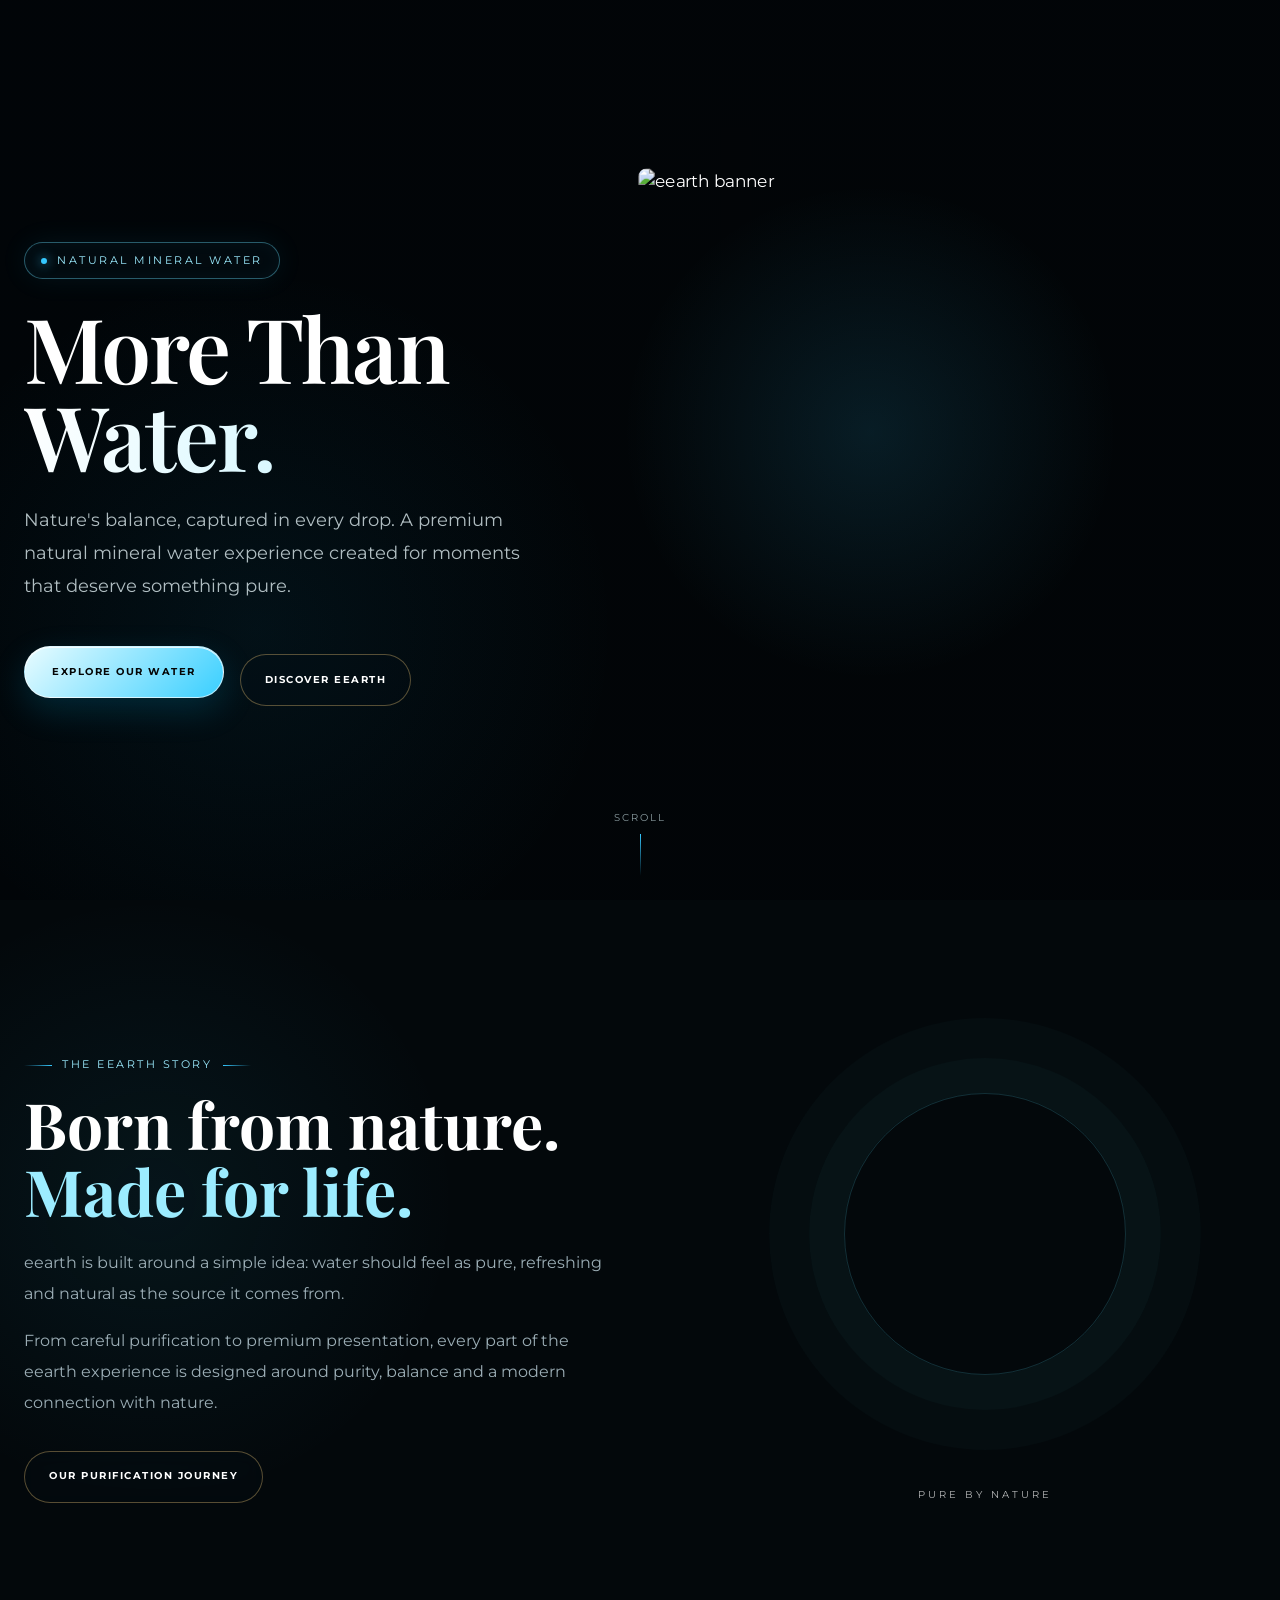
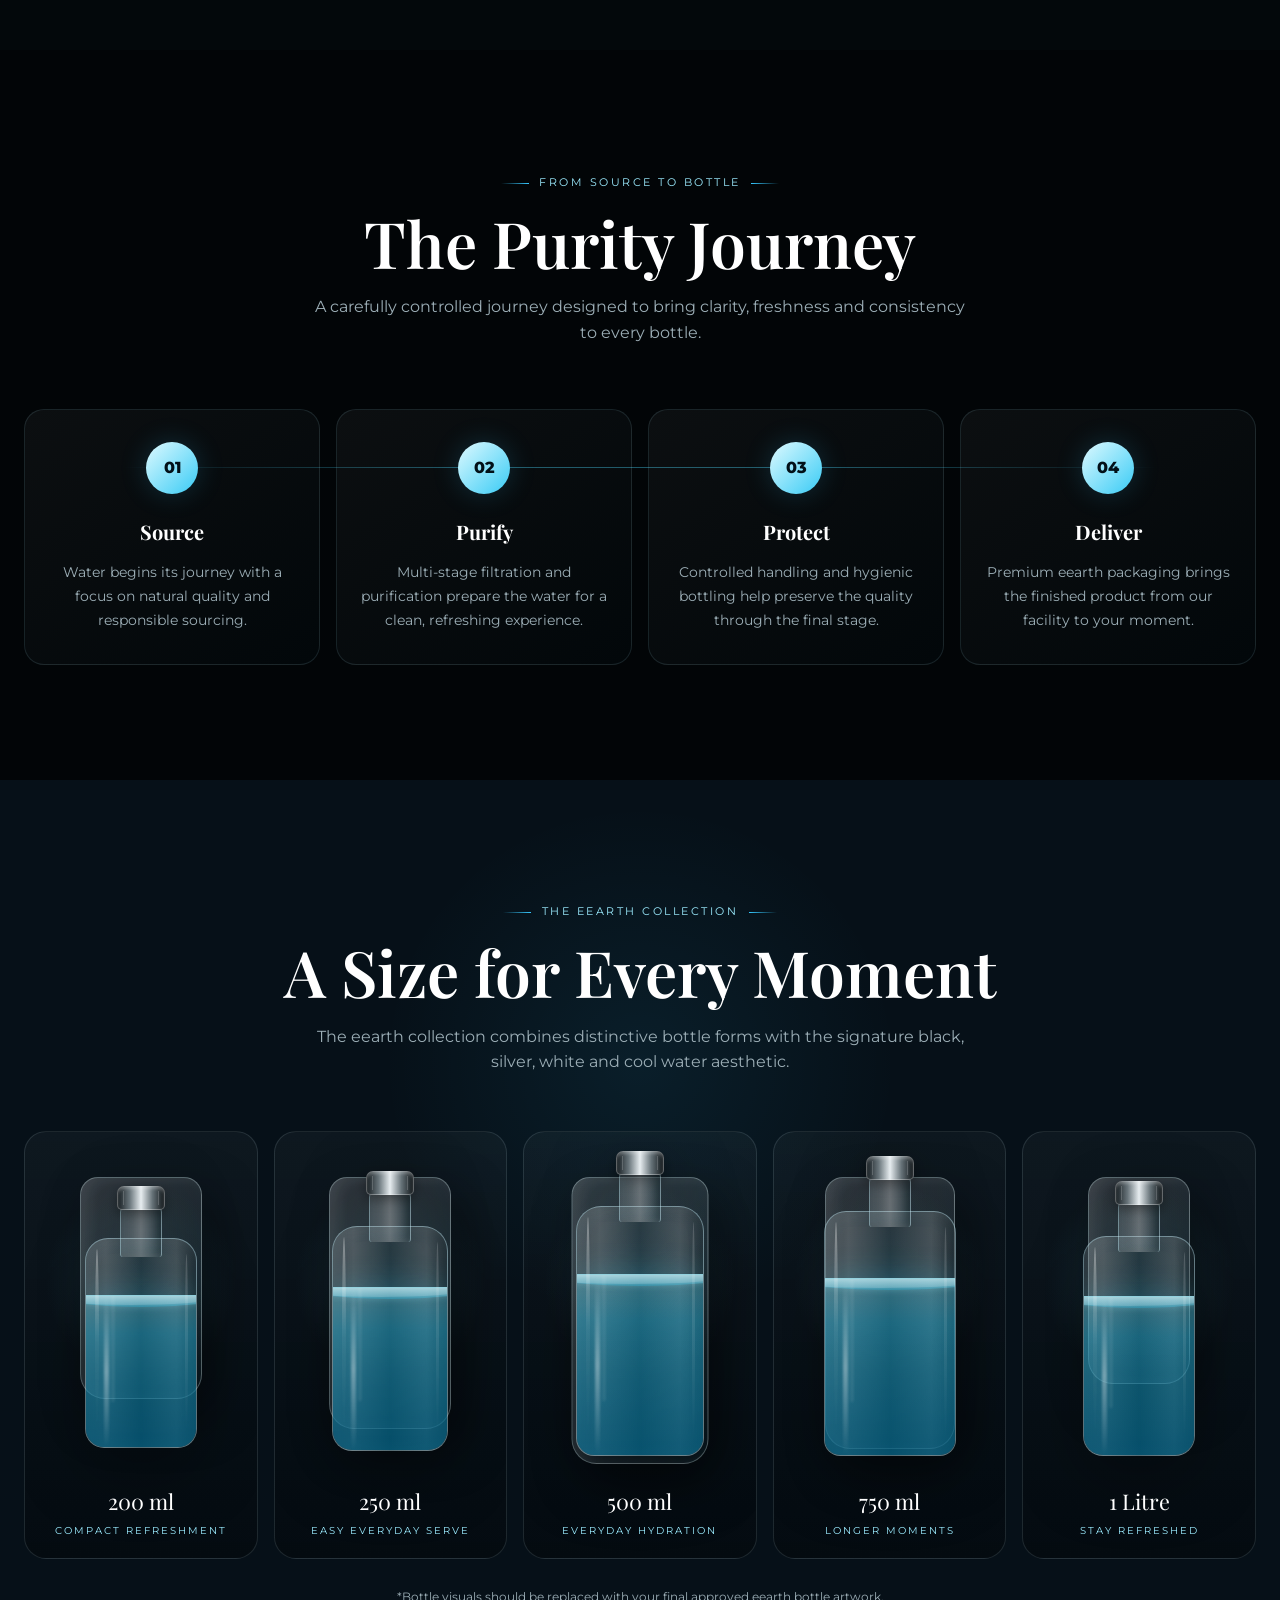
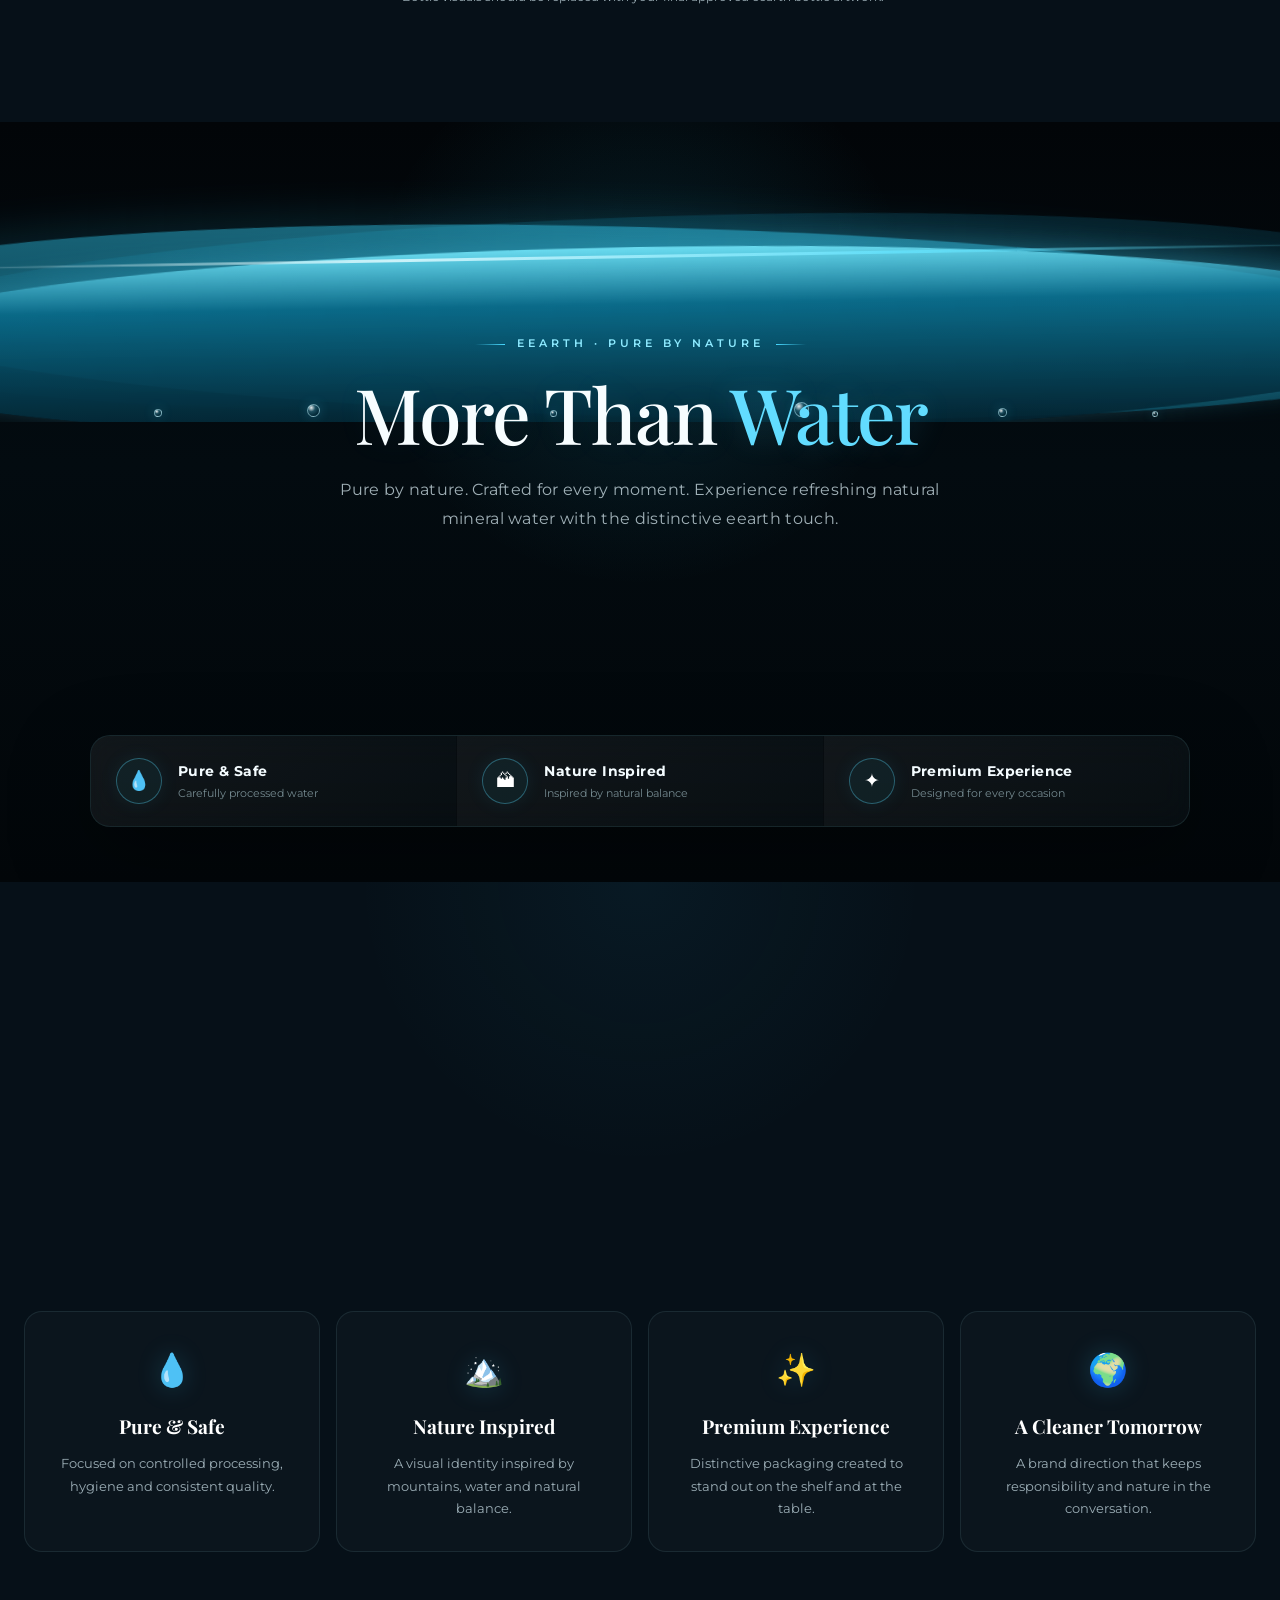
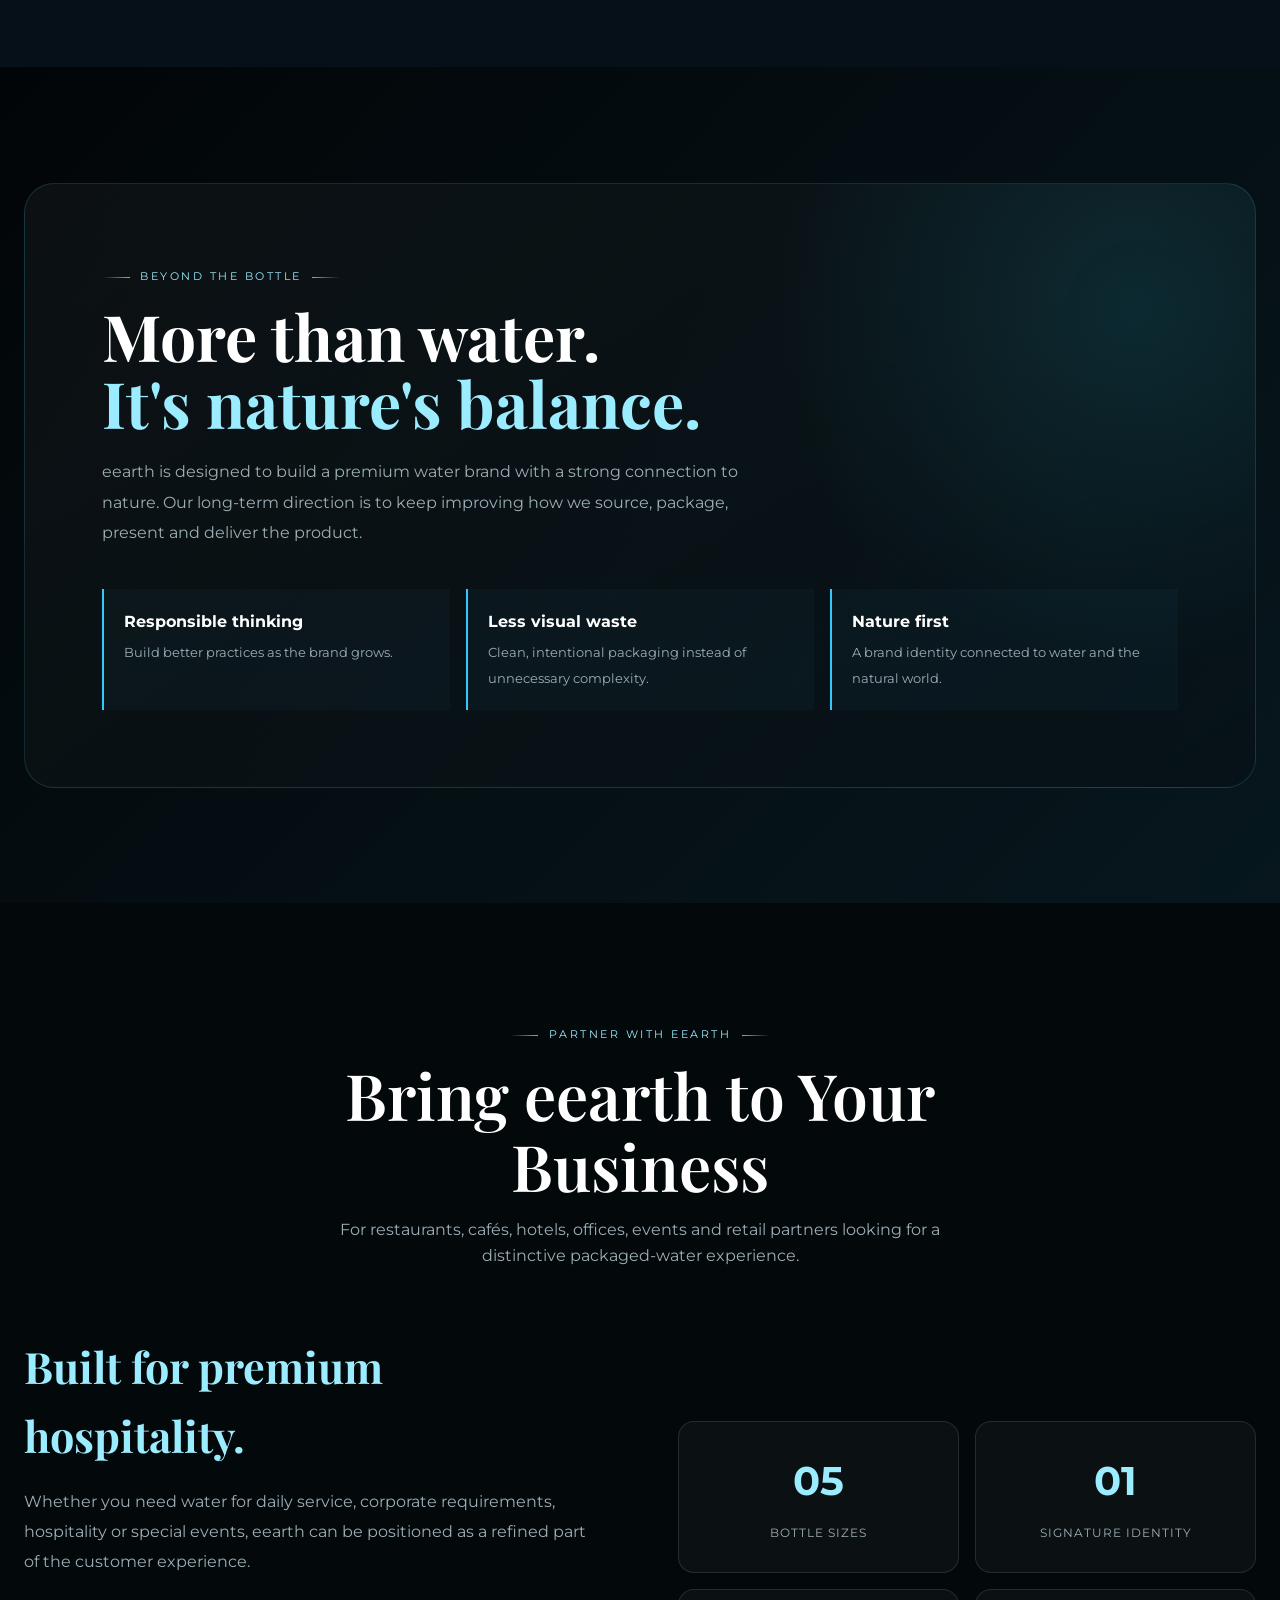
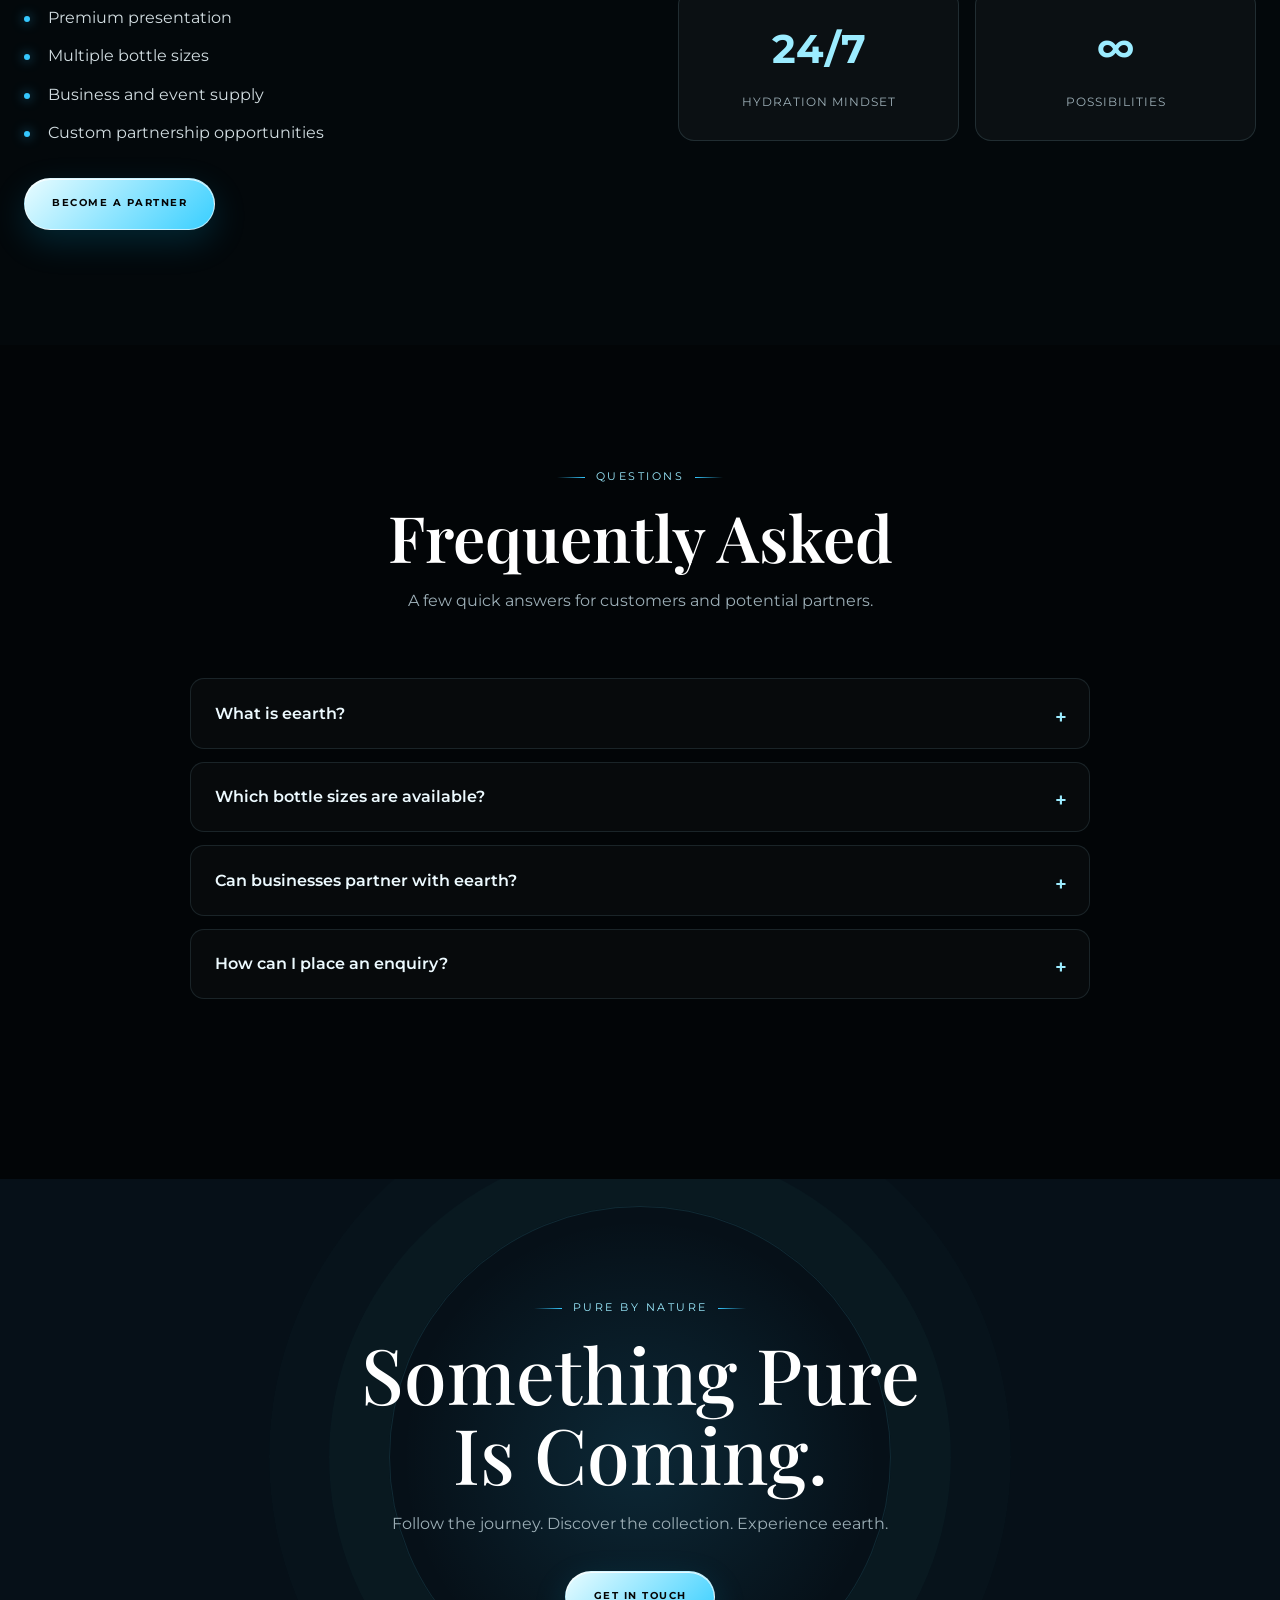
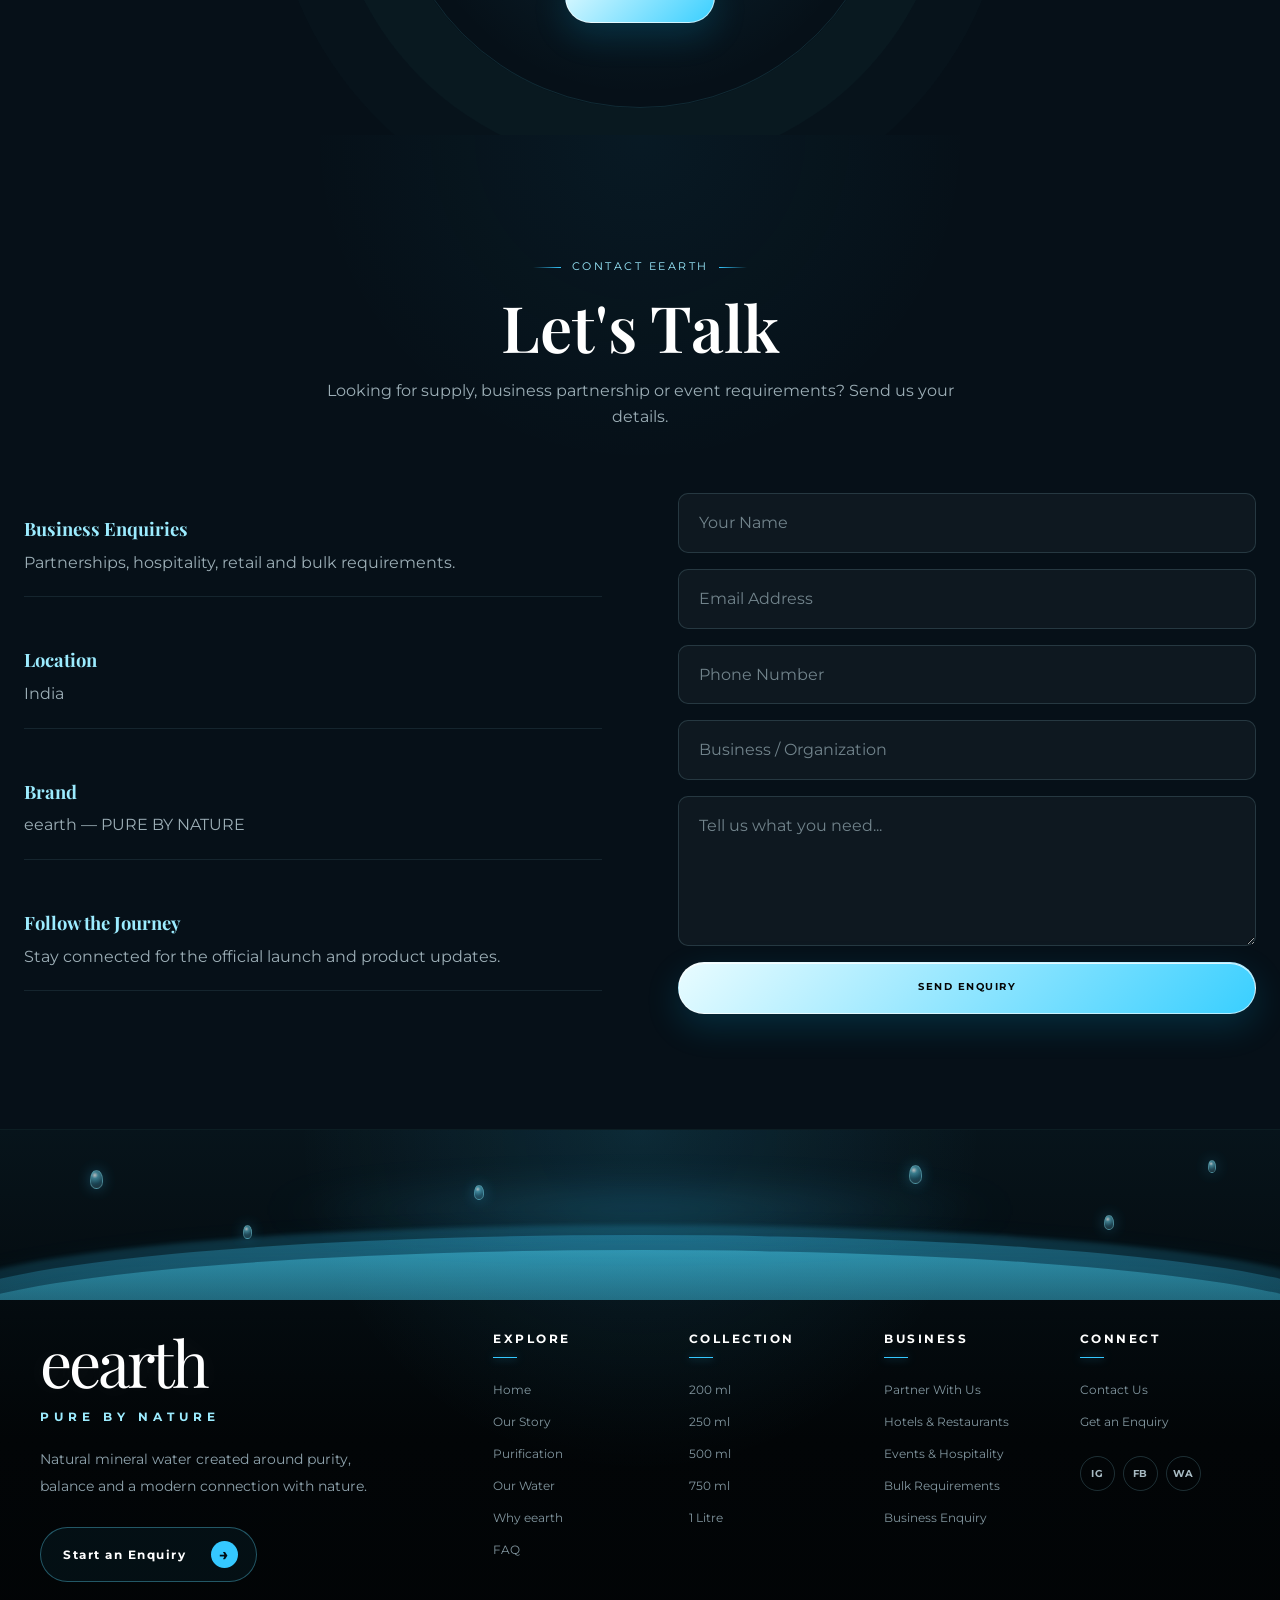
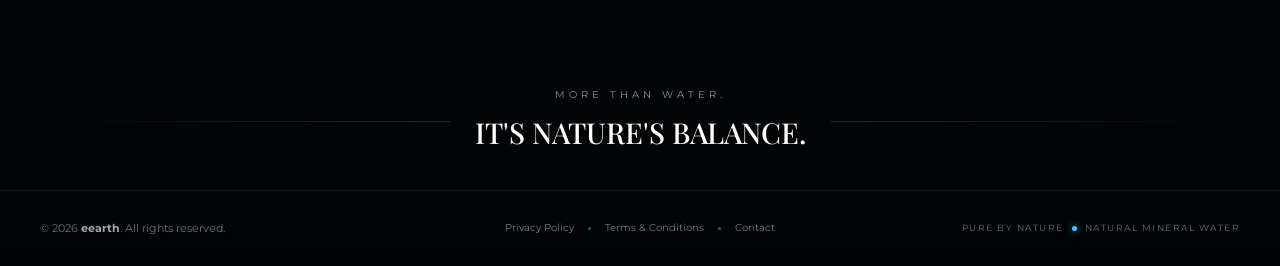
==== index.html @ 6cb0ab79 "Replace PHP header inclusion with a div element" ====
<!DOCTYPE html>
<html lang="en">
<head>
    <meta charset="UTF-8">
    <meta name="viewport" content="width=device-width, initial-scale=1.0">
    <meta name="description" content="eearth — Pure By Nature. Natural Mineral Water.">
    <title>eearth — Pure By Nature</title>

    <link rel="preconnect" href="https://fonts.googleapis.com">
    <link rel="preconnect" href="https://fonts.gstatic.com" crossorigin>
    <link href="https://fonts.googleapis.com/css2?family=Montserrat:wght@400;500;600;700&family=Playfair+Display:wght@500;600;700&display=swap" rel="stylesheet">

    <link rel="stylesheet" href="styles.css">
</head>

<body>

<div class="site-bg-glow"></div>

<!-- CINEMATIC WATER DROPS -->
<div class="water-drops-container" aria-hidden="true">
    <span class="water-drop" style="left:5%;animation-duration:7s;animation-delay:-2s"></span>
    <span class="water-drop" style="left:13%;animation-duration:9s;animation-delay:-6s"></span>
    <span class="water-drop" style="left:24%;animation-duration:6s;animation-delay:-1s"></span>
    <span class="water-drop" style="left:36%;animation-duration:10s;animation-delay:-7s"></span>
    <span class="water-drop" style="left:48%;animation-duration:7.5s;animation-delay:-3s"></span>
    <span class="water-drop" style="left:61%;animation-duration:8.5s;animation-delay:-5s"></span>
    <span class="water-drop" style="left:74%;animation-duration:6.5s;animation-delay:-4s"></span>
    <span class="water-drop" style="left:86%;animation-duration:9.5s;animation-delay:-8s"></span>
    <span class="water-drop" style="left:94%;animation-duration:7s;animation-delay:-1s"></span>
</div>

<div id="header"></div>

<main>

<!-- HERO -->
<section class="hero" id="home">
    <div class="hero-video-wrapper">
        <img class="hero-video" src="images/eearth_banner (2).png" alt="eearth banner">
    </div>

    <div class="hero-overlay"></div>

    <div class="hero-content">
        <span class="hero-badge">Natural Mineral Water</span>

        <h1 class="hero-title">
            <span class="title-line">More Than</span>
            <span class="title-line title-gold">Water.</span>
        </h1>

        <p class="hero-subtitle">
            Nature's balance, captured in every drop.
            A premium natural mineral water experience created
            for moments that deserve something pure.
        </p>

        <div class="hero-cta">
            <a href="water.php" class="btn-primary">Explore Our Water</a>
            <a href="#about" class="btn-secondary">Discover eearth</a>
        </div>
    </div>

    <div class="scroll-indicator">Scroll</div>
</section>


<!-- BRAND STORY -->
<section class="section story-section" id="about">
    <div class="container story-grid">

        <div class="story-copy reveal">
            <span class="section-kicker">The eearth story</span>

            <h2>
                Born from nature.<br>
                <span>Made for life.</span>
            </h2>

            <p>
                eearth is built around a simple idea: water should feel as
                pure, refreshing and natural as the source it comes from.
            </p>

            <p>
                From careful purification to premium presentation, every part
                of the eearth experience is designed around purity, balance
                and a modern connection with nature.
            </p>

            <a href="#process" class="btn-secondary">
                Our Purification Journey
            </a>
        </div>

        <div class="story-visual reveal" aria-hidden="true">
            <div class="story-orb"></div>
        </div>

    </div>
</section>


<!-- PURIFICATION JOURNEY -->
<section class="section process-section" id="process">
    <div class="container">

        <div class="section-header reveal">
            <span class="section-kicker">From source to bottle</span>
            <h2 class="section-title">The Purity Journey</h2>
            <p class="section-subtitle">
                A carefully controlled journey designed to bring clarity,
                freshness and consistency to every bottle.
            </p>
        </div>

        <div class="process-grid">

            <article class="process-card reveal">
                <div class="process-number">01</div>
                <h3>Source</h3>
                <p>Water begins its journey with a focus on natural quality and responsible sourcing.</p>
            </article>

            <article class="process-card reveal">
                <div class="process-number">02</div>
                <h3>Purify</h3>
                <p>Multi-stage filtration and purification prepare the water for a clean, refreshing experience.</p>
            </article>

            <article class="process-card reveal">
                <div class="process-number">03</div>
                <h3>Protect</h3>
                <p>Controlled handling and hygienic bottling help preserve the quality through the final stage.</p>
            </article>

            <article class="process-card reveal">
                <div class="process-number">04</div>
                <h3>Deliver</h3>
                <p>Premium eearth packaging brings the finished product from our facility to your moment.</p>
            </article>

        </div>
    </div>
</section>


<!-- PRODUCT COLLECTION -->
<section class="section collection-section" id="water">
    <div class="container">

        <div class="collection-intro reveal">
            <span class="section-kicker">The eearth collection</span>
            <h2 class="section-title">A Size for Every Moment</h2>
            <p class="section-subtitle">
                The eearth collection combines distinctive bottle forms with
                the signature black, silver, white and cool water aesthetic.
            </p>
        </div>
<div class="collection-grid">

    <!-- 200 ML -->
    <article class="size-card reveal">
        <div class="product-bottle bottle-200">
            <div class="bottle-cap"></div>
            <div class="bottle-neck"></div>
            <div class="bottle-body">
                <div class="bottle-water">
                    <div class="water-wave-fill"></div>
                    <div class="water-shine"></div>
                </div>
            </div>
        </div>

        <span class="size-label">200 ml</span>
        <span class="size-caption">Compact refreshment</span>
    </article>


    <!-- 250 ML -->
    <article class="size-card reveal">
        <div class="product-bottle bottle-250">
            <div class="bottle-cap"></div>
            <div class="bottle-neck"></div>
            <div class="bottle-body">
                <div class="bottle-water">
                    <div class="water-wave-fill"></div>
                    <div class="water-shine"></div>
                </div>
            </div>
        </div>

        <span class="size-label">250 ml</span>
        <span class="size-caption">Easy everyday serve</span>
    </article>


    <!-- 500 ML -->
    <article class="size-card reveal">
        <div class="product-bottle bottle-500">
            <div class="bottle-cap"></div>
            <div class="bottle-neck"></div>
            <div class="bottle-body">
                <div class="bottle-water">
                    <div class="water-wave-fill"></div>
                    <div class="water-shine"></div>
                </div>
            </div>
        </div>

        <span class="size-label">500 ml</span>
        <span class="size-caption">Everyday hydration</span>
    </article>


    <!-- 750 ML -->
    <article class="size-card reveal">
        <div class="product-bottle bottle-750">
            <div class="bottle-cap"></div>
            <div class="bottle-neck"></div>
            <div class="bottle-body">
                <div class="bottle-water">
                    <div class="water-wave-fill"></div>
                    <div class="water-shine"></div>
                </div>
            </div>
        </div>

        <span class="size-label">750 ml</span>
        <span class="size-caption">Longer moments</span>
    </article>


    <!-- 1 LITRE -->
    <article class="size-card reveal">
        <div class="product-bottle bottle-1l">
            <div class="bottle-cap"></div>
            <div class="bottle-neck"></div>
            <div class="bottle-body">
                <div class="bottle-water">
                    <div class="water-wave-fill"></div>
                    <div class="water-shine"></div>
                </div>
            </div>
        </div>

        <span class="size-label">1 Litre</span>
        <span class="size-caption">Stay refreshed</span>
    </article>

</div>

        <p style="text-align:center;color:var(--color-gray);font-size:.75rem;margin-top:1.8rem;">
            *Bottle visuals should be replaced with your final approved eearth bottle artwork.
        </p>
    </div>
</section>

<!-- =====================================================
     EEARTH WATER EXPERIENCE SECTION
===================================================== -->

<section class="eearth-water-experience" id="water-experience">

    <!-- Animated Water Surface -->
    <div class="eearth-water-surface">

        <div class="water-wave water-wave-back"></div>
        <div class="water-wave water-wave-mid"></div>
        <div class="water-wave water-wave-front"></div>

        <!-- Water bubbles -->
        <span class="water-bubble bubble-1"></span>
        <span class="water-bubble bubble-2"></span>
        <span class="water-bubble bubble-3"></span>
        <span class="water-bubble bubble-4"></span>
        <span class="water-bubble bubble-5"></span>
        <span class="water-bubble bubble-6"></span>

    </div>


    <!-- Main Content -->
    <div class="eearth-water-content">

        <span class="eearth-section-label">
            EEARTH · PURE BY NATURE
        </span>

        <h2>
            More Than
            <span>Water</span>
        </h2>

        <p>
            Pure by nature. Crafted for every moment.
            Experience refreshing natural mineral water
            with the distinctive eearth touch.
        </p>

    </div>


    <!-- Feature Strip -->
    <div class="eearth-water-features">

        <div class="water-feature">
            <div class="feature-icon">
                <span>💧</span>
            </div>

            <div>
                <strong>Pure & Safe</strong>
                <small>
                    Carefully processed water
                </small>
            </div>
        </div>


        <div class="water-feature">
            <div class="feature-icon">
                <span>🏔</span>
            </div>

            <div>
                <strong>Nature Inspired</strong>
                <small>
                    Inspired by natural balance
                </small>
            </div>
        </div>


        <div class="water-feature">
            <div class="feature-icon">
                <span>✦</span>
            </div>

            <div>
                <strong>Premium Experience</strong>
                <small>
                    Designed for every occasion
                </small>
            </div>
        </div>

    </div>

</section>

<!-- WHY EEARTH -->
<section class="section section-dark" id="why">
    <div class="container">

        <div class="section-header reveal">
            <span class="section-kicker">Why eearth</span>
            <h2 class="section-title">Pure. Natural. Thoughtfully Presented.</h2>
            <p class="section-subtitle">
                The brand experience is designed to make everyday hydration
                feel refined without losing its connection to nature.
            </p>
        </div>

        <div class="promise-grid">

            <article class="promise-card reveal">
                <div class="promise-icon">💧</div>
                <h3>Pure & Safe</h3>
                <p>Focused on controlled processing, hygiene and consistent quality.</p>
            </article>

            <article class="promise-card reveal">
                <div class="promise-icon">🏔️</div>
                <h3>Nature Inspired</h3>
                <p>A visual identity inspired by mountains, water and natural balance.</p>
            </article>

            <article class="promise-card reveal">
                <div class="promise-icon">✨</div>
                <h3>Premium Experience</h3>
                <p>Distinctive packaging created to stand out on the shelf and at the table.</p>
            </article>

            <article class="promise-card reveal">
                <div class="promise-icon">🌍</div>
                <h3>A Cleaner Tomorrow</h3>
                <p>A brand direction that keeps responsibility and nature in the conversation.</p>
            </article>

        </div>
    </div>
</section>


<!-- SUSTAINABILITY -->
<section class="section sustainability-section">
    <div class="container">

        <div class="sustainability-panel reveal">
            <span class="section-kicker">Beyond the bottle</span>

            <h2>
                More than water.<br>
                <span>It's nature's balance.</span>
            </h2>

            <p>
                eearth is designed to build a premium water brand with a
                strong connection to nature. Our long-term direction is to
                keep improving how we source, package, present and deliver
                the product.
            </p>

            <div class="sustainability-points">
                <div class="sustainability-point">
                    <strong>Responsible thinking</strong>
                    <span>Build better practices as the brand grows.</span>
                </div>

                <div class="sustainability-point">
                    <strong>Less visual waste</strong>
                    <span>Clean, intentional packaging instead of unnecessary complexity.</span>
                </div>

                <div class="sustainability-point">
                    <strong>Nature first</strong>
                    <span>A brand identity connected to water and the natural world.</span>
                </div>
            </div>
        </div>

    </div>
</section>


<!-- BUSINESS -->
<section class="section business-section" id="business">
    <div class="container">

        <div class="section-header reveal">
            <span class="section-kicker">Partner with eearth</span>
            <h2 class="section-title">Bring eearth to Your Business</h2>
            <p class="section-subtitle">
                For restaurants, cafés, hotels, offices, events and retail
                partners looking for a distinctive packaged-water experience.
            </p>
        </div>

        <div class="business-content">

            <div class="business-text reveal">
                <h3>Built for premium hospitality.</h3>

                <p>
                    Whether you need water for daily service, corporate
                    requirements, hospitality or special events, eearth can
                    be positioned as a refined part of the customer experience.
                </p>

                <ul class="business-features">
                    <li>Premium presentation</li>
                    <li>Multiple bottle sizes</li>
                    <li>Business and event supply</li>
                    <li>Custom partnership opportunities</li>
                </ul>

                <a href="#contact" class="btn-primary">Become a Partner</a>
            </div>

            <div class="business-stats reveal">
                <div class="stat-item">
                    <span class="stat-number">05</span>
                    <span class="stat-label">Bottle sizes</span>
                </div>

                <div class="stat-item">
                    <span class="stat-number">01</span>
                    <span class="stat-label">Signature identity</span>
                </div>

                <div class="stat-item">
                    <span class="stat-number">24/7</span>
                    <span class="stat-label">Hydration mindset</span>
                </div>

                <div class="stat-item">
                    <span class="stat-number">∞</span>
                    <span class="stat-label">Possibilities</span>
                </div>
            </div>

        </div>
    </div>
</section>


<!-- FAQ -->
<section class="section faq-section" id="faq">
    <div class="container">

        <div class="section-header reveal">
            <span class="section-kicker">Questions</span>
            <h2 class="section-title">Frequently Asked</h2>
            <p class="section-subtitle">
                A few quick answers for customers and potential partners.
            </p>
        </div>

        <div class="faq-list">

            <details class="faq-item reveal">
                <summary>What is eearth?</summary>
                <div class="faq-answer">
                    eearth is a natural mineral water brand built around
                    purity, nature-inspired design and a premium drinking experience.
                </div>
            </details>

            <details class="faq-item reveal">
                <summary>Which bottle sizes are available?</summary>
                <div class="faq-answer">
                    The current collection is presented in 200 ml, 250 ml,
                    500 ml, 750 ml and 1 Litre formats.
                </div>
            </details>

            <details class="faq-item reveal">
                <summary>Can businesses partner with eearth?</summary>
                <div class="faq-answer">
                    Yes. Restaurants, hotels, cafés, offices, events and other
                    businesses can contact the eearth team regarding supply and partnership options.
                </div>
            </details>

            <details class="faq-item reveal">
                <summary>How can I place an enquiry?</summary>
                <div class="faq-answer">
                    Use the contact form below and include your requirement,
                    quantity and location. The team can then respond with the relevant details.
                </div>
            </details>

        </div>
    </div>
</section>


<!-- FINAL CTA -->
<section class="final-cta">
    <div class="container reveal">
        <span class="section-kicker">PURE BY NATURE</span>

        <h2>Something Pure<br>Is Coming.</h2>

        <p>
            Follow the journey. Discover the collection.
            Experience eearth.
        </p>

        <a href="#contact" class="btn-primary">Get in Touch</a>
    </div>
</section>


<!-- CONTACT -->
<section class="section section-dark" id="contact">
    <div class="container">

        <div class="section-header reveal">
            <span class="section-kicker">Contact eearth</span>
            <h2 class="section-title">Let's Talk</h2>
            <p class="section-subtitle">
                Looking for supply, business partnership or event requirements?
                Send us your details.
            </p>
        </div>

        <div class="contact-grid">

            <div class="contact-info reveal">
                <div class="contact-item">
                    <h4>Business Enquiries</h4>
                    <p>Partnerships, hospitality, retail and bulk requirements.</p>
                </div>

                <div class="contact-item">
                    <h4>Location</h4>
                    <p>India</p>
                </div>

                <div class="contact-item">
                    <h4>Brand</h4>
                    <p>eearth — PURE BY NATURE</p>
                </div>

                <div class="contact-item">
                    <h4>Follow the Journey</h4>
                    <p>Stay connected for the official launch and product updates.</p>
                </div>
            </div>

            <form class="contact-form reveal" action="#" method="post">
                <input type="text" name="name" placeholder="Your Name" required>
                <input type="email" name="email" placeholder="Email Address" required>
                <input type="tel" name="phone" placeholder="Phone Number">
                <input type="text" name="business" placeholder="Business / Organization">
                <textarea name="message" placeholder="Tell us what you need..." required></textarea>
                <button type="submit" class="btn-primary">Send Enquiry</button>
            </form>

        </div>
    </div>
</section>

</main>

<!-- =====================================================
     EEARTH PREMIUM WATER FOOTER
===================================================== -->

<footer class="eearth-footer">

    <!-- Floating Water Drops -->
    <div class="footer-drops" aria-hidden="true">
        <span class="footer-drop drop-1"></span>
        <span class="footer-drop drop-2"></span>
        <span class="footer-drop drop-3"></span>
        <span class="footer-drop drop-4"></span>
        <span class="footer-drop drop-5"></span>
        <span class="footer-drop drop-6"></span>
    </div>


    <!-- =================================================
         WATER WAVE TOP
    ================================================== -->

    <div class="footer-water">

        <div class="footer-wave footer-wave-back"></div>
        <div class="footer-wave footer-wave-middle"></div>
        <div class="footer-wave footer-wave-front"></div>

        <div class="footer-water-glow"></div>

    </div>


    <!-- =================================================
         FOOTER MAIN CONTENT
    ================================================== -->

    <div class="footer-container">

        <!-- FOOTER BRAND -->
        <div class="footer-main-brand">

            <span class="footer-logo">
                eearth<span class="footer-trademark"></span>
            </span>

            <span class="footer-tagline">
                PURE BY NATURE
            </span>

            <p class="footer-description">
                Natural mineral water created around purity,
                balance and a modern connection with nature.
            </p>

            <a href="#contact" class="footer-enquiry-btn">
                <span>Start an Enquiry</span>
                <span class="footer-arrow">→</span>
            </a>

        </div>


        <!-- FOOTER LINKS -->
        <div class="footer-columns">

            <!-- EXPLORE -->
            <div class="footer-column">

                <h3>Explore</h3>

                <a href="#home">Home</a>
                <a href="#about">Our Story</a>
                <a href="#process">Purification</a>
                <a href="water.php">Our Water</a>
                <a href="#why">Why eearth</a>
                <a href="#faq">FAQ</a>

            </div>


            <!-- COLLECTION -->
            <div class="footer-column">

                <h3>Collection</h3>

                <a href="water.php">200 ml</a>
                <a href="water.php">250 ml</a>
                <a href="water.php">500 ml</a>
                <a href="water.php">750 ml</a>
                <a href="water.php">1 Litre</a>

            </div>


            <!-- BUSINESS -->
            <div class="footer-column">

                <h3>Business</h3>

                <a href="#business">Partner With Us</a>
                <a href="#business">Hotels & Restaurants</a>
                <a href="#business">Events & Hospitality</a>
                <a href="#business">Bulk Requirements</a>
                <a href="#contact">Business Enquiry</a>

            </div>


            <!-- CONNECT -->
            <div class="footer-column footer-connect">

                <h3>Connect</h3>

                <a href="#contact">Contact Us</a>
                <a href="#contact">Get an Enquiry</a>

                <div class="footer-socials">

                    <a href="#" aria-label="Instagram">
                        IG
                    </a>

                    <a href="#" aria-label="Facebook">
                        FB
                    </a>

                    <a href="#" aria-label="WhatsApp">
                        WA
                    </a>

                </div>

            </div>

        </div>

    </div>


    <!-- =================================================
         FOOTER WATER STATEMENT
    ================================================== -->

    <div class="footer-statement">

        <div class="footer-statement-line"></div>

        <div class="footer-statement-content">

            <span>MORE THAN WATER.</span>

            <strong>
                IT'S NATURE'S BALANCE.
            </strong>

        </div>

        <div class="footer-statement-line"></div>

    </div>


    <!-- =================================================
         FOOTER BOTTOM
    ================================================== -->

    <div class="footer-bottom-wrapper">

        <div class="footer-bottom">

            <div class="footer-copyright">
                © 2026 <strong>eearth</strong>.
                All rights reserved.
            </div>


            <div class="footer-bottom-links">

                <a href="#">Privacy Policy</a>

                <span></span>

                <a href="#">Terms & Conditions</a>

                <span></span>

                <a href="#contact">Contact</a>

            </div>


            <div class="footer-made">

                PURE BY NATURE
                <i></i>
                NATURAL MINERAL WATER

            </div>

        </div>

    </div>

</footer>
<script>
/* =========================================================
   LIGHTWEIGHT SCROLL REVEAL
   ========================================================= */

(function () {
    const items = document.querySelectorAll(".reveal");

    if (!("IntersectionObserver" in window)) {
        items.forEach(item => item.classList.add("is-visible"));
        return;
    }

    const observer = new IntersectionObserver((entries, obs) => {
        entries.forEach(entry => {
            if (entry.isIntersecting) {
                entry.target.classList.add("is-visible");
                obs.unobserve(entry.target);
            }
        });
    }, {
        threshold: 0.12,
        rootMargin: "0px 0px -50px 0px"
    });

    items.forEach(item => observer.observe(item));
})();


/* Pause background video when hero is far outside viewport.
   This saves battery/CPU without changing the visual design. */
(function () {
    const video = document.querySelector(".hero-video");
    const hero = document.querySelector(".hero");

    if (!video || !hero || !("IntersectionObserver" in window)) return;

    const observer = new IntersectionObserver(entries => {
        const visible = entries[0].isIntersecting;

        if (visible) {
            video.play().catch(() => {});
        } else {
            video.pause();
        }
    }, { threshold: 0.05 });

    observer.observe(hero);
})();
</script>

</body>
</html>
---- styles.css ----
/* =========================================================
   EEARTH™ PREMIUM WATER WEBSITE
   Responsive cinematic CSS
   - Non-sticky / absolute navbar
   - Video hero background support
   - Cool blue / cyan / silver / black brand palette
   - Larger cinematic water drops
   - Scroll reveal animations
   - Responsive desktop / tablet / mobile
   ========================================================= */

/* ---------- RESET ---------- */
* {
    margin: 0;
    padding: 0;
    box-sizing: border-box;
}

html {
    scroll-behavior: smooth;
}

:root {
    --color-bg-dark: #020507;
    --color-bg-navy: #061018;
    --color-bg-light: #0b151b;

    --color-blue: #35c8ff;
    --color-blue-light: #9cecff;
    --color-blue-dark: #087ba8;
    --color-cyan: #59e4ff;

    --color-silver: #dfe9ed;
    --color-white: #ffffff;
    --color-gray: #9caeb6;
    --color-gray-light: #d2dde1;

    /* Original bottle gold is only a subtle accent. */
    --color-accent: #c7a85a;
    --color-accent-soft: rgba(199, 168, 90, 0.28);

    --font-heading: "Playfair Display", Georgia, serif;
    --font-body: "Montserrat", Arial, sans-serif;

    --spacing-xs: .5rem;
    --spacing-sm: 1rem;
    --spacing-md: 2rem;
    --spacing-lg: 4rem;
    --spacing-xl: 6rem;

    --container: 1400px;
    --nav-height: 82px;
}

body {
    min-height: 100vh;
    font-family: var(--font-body);
    background:
        radial-gradient(circle at 75% 20%, rgba(25, 166, 210, .08), transparent 28%),
        #020507;
    color: var(--color-white);
    line-height: 1.6;
    overflow-x: hidden;
    position: relative;
}

img,
video {
    max-width: 100%;
}

img {
    display: block;
}

button,
input,
textarea {
    font: inherit;
}

a {
    color: inherit;
}

::selection {
    background: rgba(53, 200, 255, .28);
    color: #fff;
}


/* =========================================================
   CINEMATIC BACKGROUND
   ========================================================= */

.site-bg-glow {
    position: fixed;
    inset: 0;
    pointer-events: none;
    z-index: 0;
    background:
        radial-gradient(circle at 15% 25%, rgba(44, 196, 255, .05), transparent 25%),
        radial-gradient(circle at 85% 65%, rgba(0, 132, 184, .05), transparent 30%);
}


/* =========================================================
   WATER DROPS
   ========================================================= */

.water-drops-container {
    position: fixed;
    inset: 0;
    width: 100%;
    height: 100%;
    pointer-events: none;
    z-index: 20;
    overflow: hidden;
}

.water-drop {
    position: absolute;
    top: -70px;
    width: 16px;
    height: 40px;

    background:
        radial-gradient(
            circle at 31% 23%,
            rgba(255,255,255,.98) 0 5%,
            rgba(255,255,255,.55) 8%,
            transparent 22%
        ),
        linear-gradient(
            145deg,
            rgba(190, 248, 255, .95) 0%,
            rgba(69, 211, 246, .82) 32%,
            rgba(14, 132, 180, .62) 70%,
            rgba(2, 53, 79, .55) 100%
        );

    border: none;
    clip-path: polygon(50% 0%, 100% 25%, 50% 100%, 0% 25%);

    box-shadow:
        0 0 8px rgba(77, 216, 255, .55),
        0 0 24px rgba(0, 153, 210, .25),
        inset -4px -7px 10px rgba(0, 48, 77, .25),
        inset 4px 5px 9px rgba(255,255,255,.2);

    opacity: 0;
    animation: dropFall linear infinite;
}

.water-drop::after {
    content: "";
    position: absolute;
    width: 38%;
    height: 16%;
    left: 20%;
    top: 14%;
    border-radius: 50%;
    background: rgba(255,255,255,.7);
    filter: blur(1px);
    transform: rotate(-25deg);
}

.water-drop:nth-child(3n) {
    width: 28px;
    height: 43px;
}

.water-drop:nth-child(4n) {
    width: 16px;
    height: 26px;
}

.water-drop:nth-child(7n) {
    width: 34px;
    height: 50px;
}

.water-drop:nth-child(2n) {
    filter: blur(.15px);
}

@keyframes dropFall {
    0% {
        transform: translate3d(0, -70px, 0) rotate(-5deg) scale(.65);
        opacity: 0;
    }
    8% {
        opacity: .8;
    }
    35% {
        transform: translate3d(35px, 35vh, 0) rotate(4deg) scale(1);
    }
    70% {
        transform: translate3d(-25px, 72vh, 0) rotate(-3deg) scale(1.04);
        opacity: .72;
    }
    92% {
        opacity: .45;
    }
    100% {
        transform: translate3d(25px, 110vh, 0) rotate(6deg) scale(.9);
        opacity: 0;
    }
}

@keyframes ripple {
    0% {
        transform: scale(.2);
        opacity: .8;
    }
    100% {
        transform: scale(4);
        opacity: 0;
    }
}


/* =========================================================
   NAVBAR
   Sticky with transparent on banner, solid on scroll
   ========================================================= */

.navbar {
    position: fixed;
    top: 0;
    left: 0;
    right: 0;
    z-index: 1000;

    background: linear-gradient(
        180deg,
        rgba(2, 5, 7, 0.85),
        rgba(2, 5, 7, 0.6),
        transparent
    );

    padding: 1.2rem 0;
    animation: navbarFadeIn .9s ease-out both;
    transition: background 0.3s ease, backdrop-filter 0.3s ease;
}

.navbar.scrolled {
    background: rgba(2, 5, 7, 0.95);
    backdrop-filter: blur(10px);
    box-shadow: 0 4px 20px rgba(0, 0, 0, 0.3);
}

.nav-container {
    width: min(100% - 3rem, var(--container));
    min-height: var(--nav-height);
    margin: auto;

    display: flex;
    align-items: center;
    justify-content: space-between;
    gap: 2rem;
}

.nav-logo {
    display: flex;
    align-items: center;
    flex-shrink: 0;
}

.logo-text {
    font-family: var(--font-heading);
    font-size: clamp(1.65rem, 2vw, 2rem);
    font-weight: 600;
    letter-spacing: 1px;
    color: var(--color-white);
    text-transform: lowercase;
    text-shadow: 0 0 18px rgba(85, 220, 255, .18);
}

.trademark {
    font-family: Arial, sans-serif;
    font-size: .62em;
    color: var(--color-blue-light);
    margin-left: 2px;
    vertical-align: super;
}

.nav-menu {
    display: flex;
    align-items: center;
    justify-content: center;
    gap: clamp(1.25rem, 3vw, 3rem);
    list-style: none;
}

.nav-link {
    position: relative;
    color: rgba(255,255,255,.88);
    text-decoration: none;
    font-size: .78rem;
    font-weight: 500;
    letter-spacing: 1.5px;
    text-transform: uppercase;
    transition: color .3s ease, transform .3s ease;
    animation: navLinkFade .55s ease-out both;
}

.nav-link:nth-child(1) { animation-delay: .10s; }
.nav-link:nth-child(2) { animation-delay: .18s; }
.nav-link:nth-child(3) { animation-delay: .26s; }
.nav-link:nth-child(4) { animation-delay: .34s; }
.nav-link:nth-child(5) { animation-delay: .42s; }

.nav-link::after {
    content: "";
    position: absolute;
    left: 0;
    bottom: -8px;
    width: 0;
    height: 1px;
    background: linear-gradient(90deg, var(--color-blue), transparent);
    transition: width .35s ease;
}

.nav-link:hover {
    color: var(--color-blue-light);
    transform: translateY(-1px);
}

.nav-link:hover::after,
.nav-link[aria-current="page"]::after {
    width: 100%;
}

.nav-cta {
    display: inline-flex;
    align-items: center;
    justify-content: center;
    min-height: 44px;
    padding: .7rem 1.35rem;

    color: #021018;
    background: linear-gradient(
        135deg,
        var(--color-blue-light),
        var(--color-blue)
    );

    text-decoration: none;
    border: 1px solid rgba(190,244,255,.7);
    border-radius: 999px;

    font-size: .72rem;
    font-weight: 700;
    letter-spacing: 1.4px;
    text-transform: uppercase;

    box-shadow:
        0 8px 28px rgba(0, 171, 229, .16),
        inset 0 1px 0 rgba(255,255,255,.65);

    transition: transform .3s ease, box-shadow .3s ease;
}

.nav-cta:hover {
    transform: translateY(-2px);
    box-shadow:
        0 12px 34px rgba(0, 190, 255, .28),
        inset 0 1px 0 rgba(255,255,255,.75);
}

@keyframes navbarFadeIn {
    from {
        opacity: 0;
        transform: translateY(-18px);
    }
    to {
        opacity: 1;
        transform: translateY(0);
    }
}

@keyframes navLinkFade {
    from {
        opacity: 0;
        transform: translateY(-10px);
    }
    to {
        opacity: 1;
        transform: translateY(0);
    }
}


/* =========================================================
   HERO + VIDEO
   IMPORTANT: HTML video should use class="hero-video"
   ========================================================= */

.hero {
    position: relative;
    min-height: 100svh;
    isolation: isolate;

    display: flex;
    align-items: center;

    overflow: hidden;
    background: #020507;
    padding: 7rem 0 4rem;
}

.hero-video-wrapper {
    position: absolute;
    right: 17px;
    top: 20%;
    transform: translateY(-50%);
    z-index: 5;

    width: min(48vw, 620px);
    height: min(78vh, 660px);

    overflow: hidden;
    border-radius: 8px;

    animation: heroVideoReveal 1.5s ease-out both;
}

.hero-video {
    width: 100%;
    height: 100%;
    display: block;
    object-fit: contain;
    object-position: right center;
}

@keyframes heroVideoReveal {
    from {
        opacity: 0;
        transform: scale(1.08);
    }
    to {
        opacity: 1;
        transform: scale(1.035);
    }
}

/* Darken video without changing bottle colours. */
.hero::before {
    content: "";
    position: absolute;
    inset: 0;
    z-index: -4;

    background:
        linear-gradient(
            90deg,
            rgba(1,5,8,.94) 0%,
            rgba(1,5,8,.72) 28%,
            rgba(1,5,8,.24) 57%,
            rgba(1,5,8,.52) 100%
        ),
        linear-gradient(
            180deg,
            rgba(1,5,8,.42) 0%,
            transparent 35%,
            rgba(1,5,8,.58) 100%
        );

    pointer-events: none;
}

.hero-overlay {
    position: absolute;
    inset: 0;
    z-index: -3;
    pointer-events: none;

    background:
        radial-gradient(
            circle at 68% 48%,
            rgba(53, 200, 255, .12),
            transparent 25%
        ),
        radial-gradient(
            circle at 20% 70%,
            rgba(20, 156, 206, .08),
            transparent 30%
        );
}

.hero-content {
    width: min(100% - 3rem, var(--container));
    margin: 0 auto;
    position: relative;
    z-index: 10;

    padding-right: min(46vw, 620px);
}

.hero-badge {
    display: inline-flex;
    align-items: center;
    gap: .65rem;

    padding: .55rem 1rem;

    color: var(--color-blue-light);
    background: rgba(6, 21, 28, .42);
    border: 1px solid rgba(103, 223, 255, .38);
    border-radius: 999px;

    font-size: .68rem;
    letter-spacing: 2.5px;
    text-transform: uppercase;

    box-shadow:
        0 0 28px rgba(33, 190, 239, .08),
        inset 0 0 18px rgba(70, 209, 255, .04);

    animation:
        heroBadgeIn .9s .25s ease-out both,
        badgePulse 3s 1.3s ease-in-out infinite;
}

.hero-badge::before {
    content: "";
    width: 6px;
    height: 6px;
    border-radius: 50%;
    background: var(--color-blue);
    box-shadow: 0 0 12px var(--color-blue);
}

@keyframes heroBadgeIn {
    from {
        opacity: 0;
        transform: translateY(20px);
    }
    to {
        opacity: 1;
        transform: translateY(0);
    }
}

@keyframes badgePulse {
    0%, 100% {
        box-shadow: 0 0 22px rgba(33,190,239,.08);
    }
    50% {
        box-shadow: 0 0 34px rgba(33,190,239,.2);
    }
}

.hero-title {
    margin: 1.5rem 0;

    font-family: var(--font-heading);
    font-size: clamp(3.2rem, 7vw, 7rem);
    font-weight: 600;
    line-height: .98;
    letter-spacing: -.025em;

    animation: titleSlideUp 1s .4s ease-out both;
}

.title-line {
    display: block;
}

.title-gold {
    color: var(--color-blue-light);

    background: linear-gradient(
        110deg,
        #ffffff 0%,
        #c9f5ff 28%,
        #35c8ff 58%,
        #e7fbff 82%,
        #ffffff 100%
    );

    -webkit-background-clip: text;
    background-clip: text;
    -webkit-text-fill-color: transparent;

    background-size: 220% auto;
    animation:
        titleSlideUp 1s .4s ease-out both,
        blueShimmer 5s 1.4s linear infinite;
}

@keyframes blueShimmer {
    0% {
        background-position: 200% center;
    }
    100% {
        background-position: -20% center;
    }
}

@keyframes titleSlideUp {
    from {
        opacity: 0;
        transform: translateY(48px);
        filter: blur(8px);
    }
    to {
        opacity: 1;
        transform: translateY(0);
        filter: blur(0);
    }
}

.hero-subtitle {
    max-width: 520px;
    margin-bottom: 2.25rem;

    color: rgba(226,239,243,.78);
    font-size: clamp(.95rem, 1.5vw, 1.15rem);
    line-height: 1.8;

    animation: fadeUp .9s .65s ease-out both;
}

.hero-cta {
    display: flex;
    align-items: center;
    gap: 1rem;
    flex-wrap: wrap;

    animation: fadeUp .9s .8s ease-out both;
}

@keyframes fadeUp {
    from {
        opacity: 0;
        transform: translateY(25px);
    }
    to {
        opacity: 1;
        transform: translateY(0);
    }
}

.btn-primary,
.btn-secondary {
    position: relative;
    overflow: hidden;

    display: inline-flex;
    align-items: center;
    justify-content: center;

    min-height: 52px;
    padding: .95rem 1.65rem;

    text-decoration: none;
    text-transform: uppercase;
    letter-spacing: 1.4px;
    font-size: .76rem;
    font-weight: 700;

    border-radius: 999px;

    transition:
        transform .35s ease,
        box-shadow .35s ease,
        background .35s ease,
        color .35s ease;
}

.btn-primary {
    color: #021018;
    background: linear-gradient(135deg, #e9fcff, #39cfff);
    border: 1px solid rgba(255,255,255,.6);

    box-shadow:
        0 12px 34px rgba(0,177,235,.18),
        inset 0 1px 0 rgba(255,255,255,.8);
}

.btn-secondary {
    color: #f4fbfd;
    background: rgba(5,16,22,.28);
    border: 1px solid rgba(180,236,248,.42);
    backdrop-filter: blur(8px);
}

.btn-primary::before,
.btn-secondary::before {
    content: "";
    position: absolute;
    top: 0;
    left: -120%;
    width: 70%;
    height: 100%;
    transform: skewX(-22deg);
    background: linear-gradient(
        90deg,
        transparent,
        rgba(255,255,255,.45),
        transparent
    );
    transition: left .7s ease;
}

.btn-primary:hover::before,
.btn-secondary:hover::before {
    left: 140%;
}

.btn-primary:hover,
.btn-secondary:hover {
    transform: translateY(-3px);
}

.btn-primary:hover {
    box-shadow:
        0 16px 40px rgba(0,190,255,.3),
        inset 0 1px 0 rgba(255,255,255,.9);
}

.btn-secondary:hover {
    border-color: var(--color-blue);
    box-shadow: 0 12px 32px rgba(0,190,255,.14);
    color: var(--color-blue-light);
}


/* =========================================================
   HERO IMAGE / EXISTING BOTTLE DISPLAY
   Keep this as fallback if HTML contains bottle elements.
   Do NOT recolour real bottle images.
   ========================================================= */

.hero-image {
    position: absolute;
    right: 2%;
    top: 50%;
    transform: translateY(-50%);

    width: min(48vw, 720px);
    height: min(78vh, 760px);

    z-index: 5;
    pointer-events: none;
}

.bottle-display {
    position: relative;
    width: 100%;
    height: 100%;

    display: flex;
    align-items: center;
    justify-content: center;

    filter: drop-shadow(0 30px 45px rgba(0,0,0,.45));
}

.bottle {
    position: absolute;

    background:
        linear-gradient(
            120deg,
            rgba(255,255,255,.17),
            rgba(130,220,245,.06) 42%,
            rgba(255,255,255,.1)
        );

    border: 1px solid rgba(205,239,246,.35);

    box-shadow:
        0 24px 70px rgba(0,0,0,.52),
        inset 5px 0 12px rgba(255,255,255,.08);

    animation: bottleFloat 5s ease-in-out infinite;
}

.bottle::after {
    content: "";
    position: absolute;
    left: 15%;
    top: 8%;
    width: 18%;
    height: 62%;
    border-radius: 999px;
    background: linear-gradient(
        180deg,
        rgba(255,255,255,.5),
        rgba(255,255,255,0)
    );
    filter: blur(3px);
    opacity: .35;
}

.bottle-1 { animation-delay: 0s; }
.bottle-2 { animation-delay: .65s; }
.bottle-3 { animation-delay: 1.3s; }

.bottle-1 { --rotate: -5deg; }
.bottle-2 { --rotate: 0deg; }
.bottle-3 { --rotate: 5deg; }

@keyframes bottleFloat {
    0%, 100% {
        transform: translate3d(0, 0, 0) rotate(var(--rotate,0deg));
    }
    50% {
        transform: translate3d(0, -18px, 0) rotate(var(--rotate,0deg));
    }
}

.bottle-1 {
    width: 80px;
    height: 300px;
    left: 10%;
    z-index: 1;
}

.bottle-2 {
    width: 100px;
    height: 380px;
    left: 35%;
    z-index: 2;
}

.bottle-3 {
    width: 70px;
    height: 280px;
    right: 15%;
    z-index: 1;
}


/* =========================================================
   GENERAL SECTIONS
   ========================================================= */

.section {
    position: relative;
    z-index: 2;
    padding: clamp(5rem, 9vw, 8rem) 0;
    overflow: hidden;
}

.section-dark {
    background:
        radial-gradient(circle at 50% 0, rgba(35,181,225,.06), transparent 28%),
        var(--color-bg-navy);
}

.container {
    width: min(100% - 3rem, var(--container));
    margin: 0 auto;
}

.section-header {
    max-width: 850px;
    margin: 0 auto var(--spacing-lg);
    text-align: center;
}

.section-badge {
    display: inline-block;
    margin-bottom: 1.2rem;
    padding: .5rem 1rem;

    border: 1px solid rgba(90,220,255,.28);
    border-radius: 999px;

    color: var(--color-blue-light);
    background: rgba(20,150,190,.06);

    font-size: .68rem;
    letter-spacing: 2.5px;
    text-transform: uppercase;
}

.section-title {
    font-family: var(--font-heading);
    font-size: clamp(2.1rem, 5vw, 4rem);
    font-weight: 600;
    line-height: 1.1;
    color: var(--color-white);
    margin-bottom: 1rem;
}

.section-subtitle {
    color: var(--color-gray);
    font-size: 1rem;
    max-width: 650px;
    margin: auto;
}


/* =========================================================
   SCROLL REVEAL
   Add class "reveal" to sections/cards if desired.
   ========================================================= */

.reveal {
    opacity: 0;
    transform: translateY(35px);
    transition:
        opacity .8s ease,
        transform .8s cubic-bezier(.2,.7,.2,1);
}

.reveal.is-visible {
    opacity: 1;
    transform: translateY(0);
}


/* =========================================================
   ABOUT
   ========================================================= */

.about-grid {
    display: grid;
    grid-template-columns: repeat(3, minmax(0,1fr));
    gap: 1.5rem;
    margin-top: var(--spacing-lg);
}

.about-card {
    position: relative;
    padding: clamp(1.7rem, 3vw, 2.5rem);

    background:
        linear-gradient(
            145deg,
            rgba(255,255,255,.055),
            rgba(23,94,118,.025)
        );

    border: 1px solid rgba(160,221,235,.14);
    border-radius: 18px;

    text-align: center;
    overflow: hidden;

    transition:
        transform .45s ease,
        border-color .45s ease,
        box-shadow .45s ease;
}

.about-card::before {
    content: "";
    position: absolute;
    width: 150px;
    height: 150px;
    left: 50%;
    top: -110px;
    transform: translateX(-50%);
    border-radius: 50%;
    background: rgba(53,200,255,.12);
    filter: blur(30px);
}

.about-card:hover {
    transform: translateY(-10px);
    border-color: rgba(80,215,255,.42);
    box-shadow: 0 24px 55px rgba(0,150,205,.1);
}

.card-icon {
    font-size: 2.8rem;
    margin-bottom: 1.2rem;
    filter: drop-shadow(0 0 12px rgba(65,210,255,.22));
    animation: iconFloat 3.5s ease-in-out infinite;
}

@keyframes iconFloat {
    0%, 100% { transform: translateY(0); }
    50% { transform: translateY(-8px); }
}

.about-card h3 {
    font-family: var(--font-heading);
    font-size: 1.45rem;
    margin-bottom: .8rem;
    color: var(--color-blue-light);
}

.about-card p {
    color: var(--color-gray);
    line-height: 1.8;
}


/* =========================================================
   PRODUCTS
   ========================================================= */

.products-grid {
    display: grid;
    grid-template-columns: repeat(3, minmax(0,1fr));
    gap: 1.5rem;
    margin-top: var(--spacing-lg);
}

.product-card {
    position: relative;
    overflow: hidden;

    background:
        linear-gradient(
            145deg,
            rgba(255,255,255,.055),
            rgba(10,37,48,.08)
        );

    border: 1px solid rgba(160,221,235,.14);
    border-radius: 20px;

    transition:
        transform .45s ease,
        border-color .45s ease,
        box-shadow .45s ease;
}

.product-card:hover {
    transform: translateY(-12px);
    border-color: rgba(82,218,255,.45);
    box-shadow: 0 25px 60px rgba(0,130,180,.12);
}

.product-card.featured {
    border-color: rgba(82,218,255,.38);
}

.featured-badge {
    position: absolute;
    top: 1rem;
    right: 1rem;
    z-index: 3;

    background: rgba(53,200,255,.9);
    color: #021018;

    padding: .35rem .8rem;
    border-radius: 999px;

    font-size: .62rem;
    font-weight: 700;
    letter-spacing: 1px;
    text-transform: uppercase;
}

.product-image {
    min-height: 280px;
    display: flex;
    align-items: center;
    justify-content: center;

    background:
        radial-gradient(circle, rgba(63,205,246,.1), transparent 45%),
        linear-gradient(135deg, #081219, #03070a);
}

/* =========================================================
   EEARTH COLLECTION
   PREMIUM WATER-FILLED BOTTLES
   Everything else remains unchanged
========================================================= */


/* ---------------------------------------------------------
   BOTTLE CONTAINER
--------------------------------------------------------- */

.product-bottle {
    position: relative;

    width: 128px;
    height: 300px;

    margin: 0 auto 28px;

    display: flex;
    flex-direction: column;
    align-items: center;

    filter:
        drop-shadow(
            0 20px 35px rgba(0, 0, 0, .45)
        );

    transition:
        transform .5s cubic-bezier(.2,.8,.2,1),
        filter .5s ease;
}


/* Bottle hover */

.size-card:hover .product-bottle {
    transform:
        translateY(-12px)
        scale(1.035);

    filter:
        drop-shadow(
            0 25px 45px rgba(42, 207, 255, .18)
        );
}


/* ---------------------------------------------------------
   BOTTLE CAP
--------------------------------------------------------- */

.bottle-cap {

    position: absolute;

    top: 0;

    width: 48px;
    height: 24px;

    border-radius:
        7px 7px 5px 5px;

    background:
        linear-gradient(
            90deg,
            #171e22,
            #68747a 25%,
            #e7edf0 50%,
            #657177 75%,
            #11171a
        );

    border:
        1px solid rgba(
            255,
            255,
            255,
            .32
        );

    box-shadow:
        inset 0 2px 3px rgba(
            255,
            255,
            255,
            .25
        ),
        0 5px 12px rgba(
            0,
            0,
            0,
            .35
        );

    z-index: 10;
}


/* Cap ridges */

.bottle-cap::after {

    content: "";

    position: absolute;

    inset: 4px 5px;

    border-left:
        1px solid rgba(
            255,
            255,
            255,
            .25
        );

    border-right:
        1px solid rgba(
            255,
            255,
            255,
            .25
        );

    opacity: .7;
}


/* ---------------------------------------------------------
   BOTTLE NECK
--------------------------------------------------------- */

.bottle-neck {

    position: absolute;

    top: 19px;

    width: 42px;
    height: 52px;

    border-radius:
        7px 7px 3px 3px;

    background:
        linear-gradient(
            90deg,
            rgba(150, 180, 190, .12),
            rgba(255, 255, 255, .30),
            rgba(80, 150, 170, .10)
        );

    border-left:
        1px solid rgba(
            210,
            246,
            255,
            .42
        );

    border-right:
        1px solid rgba(
            210,
            246,
            255,
            .42
        );

    box-shadow:
        inset 5px 0 8px rgba(
            255,
            255,
            255,
            .09
        ),
        inset -5px 0 8px rgba(
            0,
            0,
            0,
            .18
        );

    z-index: 5;
}


/* ---------------------------------------------------------
   BOTTLE BODY
--------------------------------------------------------- */

.bottle-body {

    position: absolute;

    top: 55px;

    width: 100%;
    height: 240px;

    overflow: hidden;

    border-radius:
        25px 25px 20px 20px;

    background:
        linear-gradient(
            90deg,
            rgba(255, 255, 255, .08),
            rgba(255, 255, 255, .18) 18%,
            rgba(80, 150, 170, .05) 50%,
            rgba(255, 255, 255, .17) 82%,
            rgba(255, 255, 255, .05)
        );

    border:
        1px solid rgba(
            194,
            237,
            247,
            .42
        );

    box-shadow:

        inset 8px 0 15px rgba(
            255,
            255,
            255,
            .08
        ),

        inset -8px 0 15px rgba(
            0,
            0,
            0,
            .18
        ),

        inset 0 0 20px rgba(
            74,
            204,
            239,
            .05
        );

    backdrop-filter:
        blur(3px);

    z-index: 4;
}


/* ---------------------------------------------------------
   WATER INSIDE BOTTLE
--------------------------------------------------------- */

.bottle-water {

    position: absolute;

    left: 0;
    right: 0;
    bottom: 0;

    height: 73%;

    overflow: hidden;

    background:
        linear-gradient(
            180deg,
            rgba(106, 224, 250, .30),
            rgba(29, 173, 214, .46) 25%,
            rgba(5, 103, 139, .72) 100%
        );

    border-top:
        1px solid rgba(
            190,
            247,
            255,
            .75
        );

    box-shadow:
        0 -5px 25px rgba(
            57,
            212,
            255,
            .18
        );

    z-index: 2;

    animation:
        waterLevel 4s ease-in-out infinite;
}


/* ---------------------------------------------------------
   MOVING WATER SURFACE
--------------------------------------------------------- */

.water-wave-fill {

    position: absolute;

    top: -7px;

    left: -20%;

    width: 140%;
    height: 18px;

    border-radius: 50%;

    background:
        linear-gradient(
            180deg,
            rgba(220, 251, 255, .85),
            rgba(66, 204, 239, .38)
        );

    box-shadow:
        0 -2px 8px rgba(
            148,
            238,
            255,
            .45
        );

    animation:
        bottleWaterWave
        3.5s
        ease-in-out
        infinite;
}


/* Second wave layer */

.water-wave-fill::after {

    content: "";

    position: absolute;

    top: 4px;
    left: 0;

    width: 100%;
    height: 12px;

    border-radius: 50%;

    background:
        rgba(
            255,
            255,
            255,
            .16
        );

    transform:
        translateX(-10px);

    animation:
        bottleWaterWave2
        2.8s
        ease-in-out
        infinite;
}


/* ---------------------------------------------------------
   WATER SHINE
--------------------------------------------------------- */

.water-shine {

    position: absolute;

    top: 0;
    left: 18px;

    width: 5px;
    height: 100%;

    background:
        linear-gradient(
            180deg,
            transparent,
            rgba(255,255,255,.55),
            transparent
        );

    filter:
        blur(1px);

    opacity: .65;

    animation:
        bottleShine
        4.5s
        ease-in-out
        infinite;
}


/* Second glass reflection */

.water-shine::after {

    content: "";

    position: absolute;

    left: 8px;

    width: 2px;
    height: 70%;

    background:
        rgba(
            255,
            255,
            255,
            .22
        );

    filter:
        blur(1px);
}


/* ---------------------------------------------------------
   WATER ANIMATIONS
--------------------------------------------------------- */

@keyframes bottleWaterWave {

    0%,
    100% {
        transform:
            translateX(-2%)
            rotate(-1deg);
    }

    50% {
        transform:
            translateX(3%)
            rotate(1deg);
    }
}


@keyframes bottleWaterWave2 {

    0%,
    100% {
        transform:
            translateX(-8px);
    }

    50% {
        transform:
            translateX(10px);
    }
}


@keyframes waterLevel {

    0%,
    100% {
        height: 72%;
    }

    50% {
        height: 75%;
    }
}


@keyframes bottleShine {

    0%,
    100% {
        transform:
            translateY(-10%);
        opacity: .35;
    }

    50% {
        transform:
            translateY(10%);
        opacity: .75;
    }
}


/* ---------------------------------------------------------
   DIFFERENT BOTTLE SHAPES
--------------------------------------------------------- */


/* 200 ml — compact */

.bottle-200 {
    width: 112px;
    height: 270px;
}

.bottle-200 .bottle-body {
    height: 210px;
    top: 52px;

    border-radius:
        23px 23px 19px 19px;
}


/* 250 ml */

.bottle-250 {
    width: 116px;
    height: 285px;
}

.bottle-250 .bottle-body {
    height: 225px;
}


/* 500 ml */

.bottle-500 {
    width: 128px;
    height: 305px;
}

.bottle-500 .bottle-body {
    height: 250px;

    border-radius:
        25px 25px 18px 18px;
}


/* 750 ml */

.bottle-750 {
    width: 132px;
    height: 300px;
}

.bottle-750 .bottle-body {
    height: 245px;

    border-radius:
        22px 22px 16px 16px;
}


/* 1 Litre */

.bottle-1l {
    width: 112px;
    height: 275px;
}

.bottle-1l .bottle-body {
    height: 220px;

    border-radius:
        23px 23px 20px 20px;
}


/* ---------------------------------------------------------
   GLASS EDGE HIGHLIGHT
--------------------------------------------------------- */

.bottle-body::before {

    content: "";

    position: absolute;

    top: 10px;
    bottom: 10px;
    left: 9px;

    width: 4px;

    border-radius: 100%;

    background:
        linear-gradient(
            180deg,
            rgba(255,255,255,.55),
            rgba(255,255,255,.08),
            transparent
        );

    filter:
        blur(.5px);

    opacity: .65;

    z-index: 8;

    pointer-events: none;
}


.bottle-body::after {

    content: "";

    position: absolute;

    top: 15px;
    bottom: 15px;
    right: 8px;

    width: 3px;

    border-radius: 100%;

    background:
        linear-gradient(
            180deg,
            rgba(255,255,255,.35),
            transparent
        );

    opacity: .5;

    z-index: 8;
}


/* ---------------------------------------------------------
   MOBILE
--------------------------------------------------------- */

@media (max-width: 900px) {

    .product-bottle {
        transform:
            scale(.88);
    }

    .size-card:hover .product-bottle {
        transform:
            translateY(-8px)
            scale(.92);
    }
}


@media (max-width: 600px) {

    .product-bottle {
        transform:
            scale(.82);
    }

    .size-card:hover .product-bottle {
        transform:
            translateY(-7px)
            scale(.86);
    }

}

.product-info {
    padding: 1.8rem;
    text-align: center;
}

.product-info h3 {
    font-family: var(--font-heading);
    font-size: 1.3rem;
    margin-bottom: .5rem;
}

.product-desc {
    color: var(--color-gray);
    font-size: .9rem;
    margin-bottom: 1rem;
}

.product-price {
    color: var(--color-blue-light);
    font-size: 1.4rem;
    font-weight: 600;
    margin-bottom: 1.2rem;
}

.btn-product {
    border: 1px solid rgba(88,220,255,.55);
    background: transparent;
    color: var(--color-blue-light);
    padding: .75rem 1.5rem;
    border-radius: 999px;
    cursor: pointer;
    transition: .3s ease;
}

.btn-product:hover {
    color: #021018;
    background: var(--color-blue);
}


/* =========================================================
   BUSINESS
   ========================================================= */

.business-content {
    display: grid;
    grid-template-columns: 1fr 1fr;
    gap: clamp(2.5rem, 6vw, 5rem);
    align-items: center;
    margin-top: var(--spacing-lg);
}

.business-text h3 {
    font-family: var(--font-heading);
    font-size: clamp(1.8rem, 4vw, 2.7rem);
    margin-bottom: 1rem;
    color: var(--color-blue-light);
}

.business-text p {
    color: var(--color-gray);
    margin-bottom: 1.7rem;
    line-height: 1.9;
}

.business-features {
    list-style: none;
    margin-bottom: 2rem;
}

.business-features li {
    position: relative;
    color: var(--color-gray-light);
    padding-left: 1.5rem;
    margin-bottom: .8rem;
}

.business-features li::before {
    content: "";
    position: absolute;
    left: 0;
    top: .7em;

    width: 6px;
    height: 6px;

    border-radius: 50%;
    background: var(--color-blue);
    box-shadow: 0 0 12px rgba(53,200,255,.7);
}

.business-stats {
    display: grid;
    grid-template-columns: repeat(2, 1fr);
    gap: 1rem;
}

.stat-item {
    padding: 1.7rem;
    text-align: center;

    background: rgba(255,255,255,.035);
    border: 1px solid rgba(160,221,235,.14);
    border-radius: 16px;

    transition: transform .35s ease, border-color .35s ease;
}

.stat-item:hover {
    transform: translateY(-6px);
    border-color: rgba(80,215,255,.38);
}

.stat-number {
    display: block;
    color: var(--color-blue-light);
    font-size: clamp(1.8rem, 4vw, 2.5rem);
    font-weight: 700;
    margin-bottom: .4rem;
}

.stat-label {
    color: var(--color-gray);
    font-size: .72rem;
    letter-spacing: 1px;
    text-transform: uppercase;
}


/* =========================================================
   CONTACT
   ========================================================= */

.contact-grid {
    display: grid;
    grid-template-columns: 1fr 1fr;
    gap: clamp(2rem, 6vw, 5rem);
    margin-top: var(--spacing-lg);
}

.contact-info {
    display: flex;
    flex-direction: column;
    gap: 1.7rem;
}

.contact-item {
    padding: 1.3rem 0;
    border-bottom: 1px solid rgba(160,221,235,.1);
}

.contact-item h4 {
    font-family: var(--font-heading);
    font-size: 1.15rem;
    color: var(--color-blue-light);
    margin-bottom: .4rem;
}

.contact-item p {
    color: var(--color-gray);
}

.contact-form {
    display: flex;
    flex-direction: column;
    gap: 1rem;
}

.contact-form input,
.contact-form textarea {
    width: 100%;

    background: rgba(255,255,255,.035);
    border: 1px solid rgba(160,221,235,.16);

    padding: 1rem 1.2rem;

    color: var(--color-white);
    border-radius: 10px;

    transition:
        border-color .3s ease,
        box-shadow .3s ease,
        background .3s ease;
}

.contact-form textarea {
    min-height: 150px;
    resize: vertical;
}

.contact-form input:focus,
.contact-form textarea:focus {
    outline: none;
    border-color: rgba(72,215,255,.6);
    background: rgba(45,180,220,.035);
    box-shadow: 0 0 0 4px rgba(53,200,255,.06);
}

.contact-form input::placeholder,
.contact-form textarea::placeholder {
    color: #71838b;
}

/* =========================================================
   EEARTH PREMIUM WATER FOOTER
   Black + Cyan + White Theme
========================================================= */

.eearth-footer {

    position: relative;

    background:
        radial-gradient(
            circle at 50% 0%,
            rgba(53, 200, 255, 0.12),
            transparent 35%
        ),
        linear-gradient(
            180deg,
            #07141b 0%,
            #020507 42%,
            #010304 100%
        );

    color: var(--color-white);

    overflow: hidden;

    border-top: 1px solid rgba(91, 220, 255, 0.12);

}


/* =========================================================
   WATER TOP AREA
========================================================= */

.footer-water {

    position: relative;

    width: 100%;

    height: 170px;

    overflow: hidden;

}


/* =========================================================
   WAVES
========================================================= */

.footer-wave {

    position: absolute;

    left: -5%;

    width: 110%;

    height: 150px;

    bottom: -75px;

    border-radius: 50% 50% 0 0;

    transform-origin: center;

}


/* BACK WAVE */

.footer-wave-back {

    background:
        linear-gradient(
            180deg,
            rgba(48, 197, 245, 0.20),
            rgba(10, 75, 98, 0.04)
        );

    filter: blur(2px);

    animation:
        footerWaveBack 10s ease-in-out infinite alternate;
}


/* MIDDLE WAVE */

.footer-wave-middle {

    bottom: -85px;

    background:
        linear-gradient(
            180deg,
            rgba(62, 210, 255, 0.28),
            rgba(9, 86, 111, 0.07)
        );

    animation:
        footerWaveMiddle 8s ease-in-out infinite alternate;
}


/* FRONT WAVE */

.footer-wave-front {

    bottom: -100px;

    background:
        linear-gradient(
            180deg,
            rgba(76, 221, 255, 0.42),
            rgba(4, 45, 61, 0.15)
        );

    box-shadow:
        0 -10px 35px rgba(53, 200, 255, 0.10);

    animation:
        footerWaveFront 6s ease-in-out infinite alternate;
}


/* =========================================================
   WAVE ANIMATIONS
========================================================= */

@keyframes footerWaveBack {

    0% {
        transform:
            translateX(-2%)
            rotate(-1deg)
            scaleX(1.02);
    }

    100% {
        transform:
            translateX(2%)
            rotate(1deg)
            scaleX(1.08);
    }

}


@keyframes footerWaveMiddle {

    0% {
        transform:
            translateX(2%)
            rotate(1deg)
            scaleX(1.04);
    }

    100% {
        transform:
            translateX(-2%)
            rotate(-1deg)
            scaleX(1.10);
    }

}


@keyframes footerWaveFront {

    0% {
        transform:
            translateX(-2%)
            rotate(-1deg)
            scaleX(1.05);
    }

    100% {
        transform:
            translateX(2%)
            rotate(1deg)
            scaleX(1.12);
    }

}


/* =========================================================
   WATER GLOW
========================================================= */

.footer-water-glow {

    position: absolute;

    left: 50%;

    top: 55px;

    transform: translateX(-50%);

    width: 60%;

    height: 50px;

    background:
        radial-gradient(
            ellipse,
            rgba(53, 200, 255, 0.28),
            transparent 70%
        );

    filter: blur(18px);

    pointer-events: none;

}


/* =========================================================
   FOOTER FLOATING DROPS
========================================================= */

.footer-drops {

    position: absolute;

    inset: 0;

    pointer-events: none;

    overflow: hidden;

}


.footer-drop {

    position: absolute;

    width: 13px;

    height: 19px;

    border-radius:
        55% 55% 60% 60% /
        65% 65% 45% 45%;

    background:
        radial-gradient(
            circle at 35% 25%,
            rgba(255,255,255,.95),
            rgba(95,224,255,.65) 22%,
            rgba(31,154,196,.38) 60%,
            rgba(12,78,101,.12) 100%
        );

    border: 1px solid rgba(150,240,255,.55);

    box-shadow:
        0 0 14px rgba(53,200,255,.40),
        inset 0 0 8px rgba(255,255,255,.18);

    opacity: .75;

    filter: blur(.1px);

    animation:
        footerDropFloat 8s ease-in-out infinite;

}


.drop-1 {
    left: 7%;
    top: 40px;
    animation-delay: -2s;
}

.drop-2 {
    left: 19%;
    top: 95px;
    width: 9px;
    height: 14px;
    animation-delay: -5s;
}

.drop-3 {
    left: 37%;
    top: 55px;
    width: 10px;
    height: 15px;
    animation-delay: -1s;
}

.drop-4 {
    right: 28%;
    top: 35px;
    animation-delay: -6s;
}

.drop-5 {
    right: 13%;
    top: 85px;
    width: 10px;
    height: 15px;
    animation-delay: -3s;
}

.drop-6 {
    right: 5%;
    top: 30px;
    width: 8px;
    height: 13px;
    animation-delay: -7s;
}


@keyframes footerDropFloat {

    0%,
    100% {
        transform:
            translateY(0)
            translateX(0)
            rotate(-5deg);
    }

    50% {
        transform:
            translateY(-18px)
            translateX(8px)
            rotate(5deg);
    }

}


/* =========================================================
   MAIN FOOTER CONTAINER
========================================================= */

.footer-container {

    position: relative;

    z-index: 3;

    width: min(
        calc(100% - 80px),
        1400px
    );

    margin: 0 auto;

    padding:
        30px 0
        70px;

    display: grid;

    grid-template-columns:
        minmax(280px, .9fr)
        1.8fr;

    gap: 80px;

}


/* =========================================================
   BRAND
========================================================= */

.footer-main-brand {

    max-width: 390px;

}


.footer-logo {

    display: inline-block;

    font-family:
        var(--font-heading);

    font-size: clamp(
        2.8rem,
        5vw,
        4.5rem
    );

    line-height: 1;

    letter-spacing: -3px;

    color: #ffffff;

    text-shadow:
        0 0 25px rgba(255,255,255,.08);

}


.footer-trademark {

    position: relative;

    top: -25px;

    margin-left: 4px;

    font-family:
        var(--font-body);

    font-size: .75rem;

    letter-spacing: 0;

}


.footer-tagline {

    display: block;

    margin-top: 12px;

    color: var(--color-blue-light);

    font-size: .72rem;

    font-weight: 700;

    letter-spacing: 5px;

}


.footer-description {

    margin-top: 20px;

    max-width: 340px;

    color: #8fa3ad;

    font-size: .88rem;

    line-height: 1.9;

}


/* =========================================================
   ENQUIRY BUTTON
========================================================= */

.footer-enquiry-btn {

    display: inline-flex;

    align-items: center;

    justify-content: space-between;

    gap: 25px;

    margin-top: 28px;

    padding:
        13px 18px
        13px 22px;

    min-width: 190px;

    border-radius: 50px;

    border: 1px solid
        rgba(93,220,255,.35);

    background:
        rgba(53,200,255,.06);

    color: #ffffff;

    text-decoration: none;

    font-size: .75rem;

    font-weight: 700;

    letter-spacing: 1.5px;

    transition:
        .35s ease;

}


.footer-enquiry-btn:hover {

    background:
        rgba(53,200,255,.16);

    border-color:
        rgba(93,220,255,.75);

    box-shadow:
        0 0 30px
        rgba(53,200,255,.15);

    transform:
        translateY(-3px);

}


.footer-arrow {

    display: flex;

    align-items: center;

    justify-content: center;

    width: 27px;

    height: 27px;

    border-radius: 50%;

    background:
        var(--color-blue);

    color: #021017;

    font-size: 1rem;

    transition:
        transform .3s ease;

}


.footer-enquiry-btn:hover
.footer-arrow {

    transform:
        translateX(4px);

}


/* =========================================================
   FOOTER COLUMNS
========================================================= */

.footer-columns {

    display: grid;

    grid-template-columns:
        repeat(4, 1fr);

    gap: 35px;

}


.footer-column {

    display: flex;

    flex-direction: column;

    align-items: flex-start;

}


.footer-column h3 {

    margin-bottom: 22px;

    color: #ffffff;

    font-size: .72rem;

    font-weight: 700;

    letter-spacing: 2.5px;

    text-transform: uppercase;

}


.footer-column h3::after {

    content: "";

    display: block;

    width: 24px;

    height: 1px;

    margin-top: 9px;

    background:
        var(--color-blue);

    box-shadow:
        0 0 8px
        rgba(53,200,255,.7);

}


.footer-column a {

    position: relative;

    width: fit-content;

    margin-bottom: 12px;

    color: #82969f;

    text-decoration: none;

    font-size: .78rem;

    transition:
        color .3s ease,
        transform .3s ease;

}


.footer-column a::before {

    content: "";

    position: absolute;

    left: 0;

    bottom: -3px;

    width: 0;

    height: 1px;

    background:
        var(--color-blue);

    transition:
        width .3s ease;

}


.footer-column a:hover {

    color:
        var(--color-blue-light);

    transform:
        translateX(4px);

}


.footer-column a:hover::before {

    width: 100%;

}


/* =========================================================
   SOCIAL LINKS
========================================================= */

.footer-socials {

    display: flex;

    gap: 8px;

    margin-top: 12px;

}


.footer-socials a {

    display: flex;

    align-items: center;

    justify-content: center;

    width: 35px;

    height: 35px;

    margin: 0;

    border-radius: 50%;

    border:
        1px solid
        rgba(145,220,238,.2);

    color:
        #a8bbc3;

    font-size: .62rem;

    font-weight: 700;

    letter-spacing: .5px;

    transition:
        all .3s ease;

}


.footer-socials a::before {

    display: none;

}


.footer-socials a:hover {

    color: #021017;

    background:
        var(--color-blue);

    border-color:
        var(--color-blue);

    box-shadow:
        0 0 20px
        rgba(53,200,255,.30);

    transform:
        translateY(-3px);

}


/* =========================================================
   BIG FOOTER STATEMENT
========================================================= */

.footer-statement {

    position: relative;

    z-index: 3;

    width: min(
        calc(100% - 80px),
        1400px
    );

    margin: 0 auto;

    display: flex;

    align-items: center;

    gap: 25px;

    padding:
        35px 0;

}


.footer-statement-line {

    flex: 1;

    height: 1px;

    background:
        linear-gradient(
            90deg,
            transparent,
            rgba(93,220,255,.20)
        );

}


.footer-statement-line:last-child {

    background:
        linear-gradient(
            90deg,
            rgba(93,220,255,.20),
            transparent
        );

}


.footer-statement-content {

    text-align: center;

    white-space: nowrap;

}


.footer-statement-content span {

    display: block;

    color: #81949c;

    font-size: .65rem;

    letter-spacing: 4px;

}


.footer-statement-content strong {

    display: block;

    margin-top: 5px;

    color: #ffffff;

    font-family:
        var(--font-heading);

    font-size:
        clamp(
            1.2rem,
            2.5vw,
            1.8rem
        );

    font-weight: 500;

}


/* =========================================================
   BOTTOM AREA
========================================================= */

.footer-bottom-wrapper {

    position: relative;

    z-index: 3;

    border-top:
        1px solid
        rgba(145,220,238,.08);

}


.footer-bottom {

    width: min(
        calc(100% - 80px),
        1400px
    );

    min-height: 75px;

    margin: 0 auto;

    display: grid;

    grid-template-columns:
        1fr auto 1fr;

    align-items: center;

    gap: 20px;

}


.footer-copyright {

    color: #62747c;

    font-size: .68rem;

}


.footer-copyright strong {

    color: #9aabb1;

}


.footer-bottom-links {

    display: flex;

    align-items: center;

    justify-content: center;

    gap: 14px;

}


.footer-bottom-links a {

    color: #6e828a;

    text-decoration: none;

    font-size: .65rem;

    transition:
        color .3s ease;

}


.footer-bottom-links a:hover {

    color:
        var(--color-blue-light);

}


.footer-bottom-links span {

    width: 3px;

    height: 3px;

    border-radius: 50%;

    background:
        rgba(53,200,255,.5);

}


.footer-made {

    display: flex;

    align-items: center;

    justify-content: flex-end;

    gap: 8px;

    color: #61747c;

    font-size: .58rem;

    letter-spacing: 1.5px;

}


.footer-made i {

    display: block;

    width: 5px;

    height: 5px;

    border-radius: 50%;

    background:
        var(--color-blue);

    box-shadow:
        0 0 8px
        rgba(53,200,255,.8);

}


/* =========================================================
   TABLET
========================================================= */

@media (max-width: 1050px) {

    .footer-container {

        grid-template-columns:
            1fr;

        gap: 55px;

    }


    .footer-main-brand {

        max-width: 600px;

    }


    .footer-columns {

        grid-template-columns:
            repeat(4, 1fr);

    }


    .footer-bottom {

        grid-template-columns:
            1fr;

        padding:
            22px 0;

        text-align: center;

    }


    .footer-made {

        justify-content: center;

    }

}


/* =========================================================
   MOBILE
========================================================= */

@media (max-width: 700px) {

    .footer-water {

        height: 125px;

    }


    .footer-wave {

        height: 120px;

        bottom: -70px;

    }


    .footer-container {

        width:
            calc(100% - 40px);

        padding:
            20px 0 50px;

        gap: 45px;

    }


    .footer-logo {

        font-size: 3rem;

    }


    .footer-tagline {

        font-size: .62rem;

        letter-spacing: 3px;

    }


    .footer-columns {

        grid-template-columns:
            repeat(2, 1fr);

        gap: 40px 25px;

    }


    .footer-statement {

        width:
            calc(100% - 40px);

        padding:
            25px 0;

        gap: 12px;

    }


    .footer-statement-content span {

        font-size: .52rem;

        letter-spacing: 2px;

    }


    .footer-statement-content strong {

        font-size: 1rem;

    }


    .footer-bottom {

        width:
            calc(100% - 40px);

    }


    .footer-bottom-links {

        flex-wrap: wrap;

    }


    .footer-made {

        font-size: .5rem;

        flex-wrap: wrap;

    }

}


/* =========================================================
   SMALL MOBILE
========================================================= */

@media (max-width: 420px) {

    .footer-columns {

        grid-template-columns:
            1fr 1fr;

    }


    .footer-column h3 {

        font-size: .65rem;

    }


    .footer-column a {

        font-size: .7rem;

    }


    .footer-statement-content {

        white-space: normal;

    }


    .footer-statement-line {

        min-width: 15px;

    }


    .footer-socials a {

        width: 32px;

        height: 32px;

    }

}


/* =========================================================
   REDUCED MOTION
========================================================= */

@media (prefers-reduced-motion: reduce) {

    .footer-wave,
    .footer-drop {

        animation: none;

    }

}

/* =========================================================
   ABOUT PAGE VISUAL STORY
   ========================================================= */

.visual-story {
    background: #03080b;
}

.visual-story-grid {
    display: grid;
    grid-template-columns: repeat(3, 1fr);
    gap: 1rem;
}

.visual-card {
    position: relative;
    height: 440px;
    border-radius: 22px;
    overflow: hidden;
    border: 1px solid rgba(160, 221, 235, .13);
    background: #071014;
}

.visual-card img {
    width: 100%;
    height: 100%;
    object-fit: cover;
    transition: transform .8s ease;
}

.visual-card:hover img {
    transform: scale(1.07);
}

.visual-card::after {
    content: "";
    position: absolute;
    inset: 0;
    background: linear-gradient(180deg, transparent 30%, rgba(0, 0, 0, .8) 100%);
}

.visual-card-content {
    position: absolute;
    z-index: 3;
    left: 1.5rem;
    right: 1.5rem;
    bottom: 1.5rem;
}

.visual-card-content span {
    color: var(--gold-light);
    font-size: .55rem;
    letter-spacing: 2.5px;
    text-transform: uppercase;
}

.visual-card-content h3 {
    font-family: var(--font-heading);
    font-size: 1.8rem;
    margin-top: .4rem;
}

@media (max-width: 1100px) {
    .visual-story-grid {
        grid-template-columns: 1fr;
    }

    .visual-card {
        height: 400px;
    }
}

@media (max-width: 768px) {
    .visual-card {
        height: 350px;
        border-radius: 18px;
    }

    .visual-card-content h3 {
        font-size: 1.5rem;
    }
}

/* =========================================================
   ABOUT PAGE HERO
   ========================================================= */

.about-hero {
    position: relative;
    min-height: 70vh;
    display: flex;
    align-items: center;
    background:
        radial-gradient(circle at 75% 30%, rgba(53, 200, 255, .08), transparent 30%),
        linear-gradient(180deg, #020507 0%, #03080b 100%);
    padding: 8rem 0 4rem;
    overflow: hidden;
}

.about-hero-overlay {
    position: absolute;
    inset: 0;
    background:
        radial-gradient(circle at 30% 50%, rgba(20, 156, 206, .06), transparent 35%);
    pointer-events: none;
}

.about-hero-content {
    position: relative;
    z-index: 10;
    text-align: center;
}

.about-hero .hero-badge {
    margin-bottom: 1.5rem;
}

.about-hero h1 {
    font-family: var(--font-heading);
    font-size: clamp(3.5rem, 8vw, 6rem);
    font-weight: 500;
    line-height: 1;
    letter-spacing: -2px;
    margin: 1.5rem 0 2rem;
}

.about-hero .title-line {
    display: block;
}

.about-hero .title-gold {
    color: var(--gold-light);
}

.about-hero .hero-subtitle {
    max-width: 650px;
    margin: 0 auto;
    color: rgba(220, 238, 243, .72);
    line-height: 1.9;
    font-size: .98rem;
}

/* =========================================================
   ABOUT PAGE BUTTONS
   ========================================================= */

.btn-secondary {
    display: inline-flex;
    align-items: center;
    justify-content: center;
    margin-top: 1rem;
    padding: .9rem 1.5rem;
    border: 1px solid rgba(214, 181, 107, .4);
    border-radius: 999px;
    color: var(--gold-light);
    font-size: .65rem;
    letter-spacing: 1.5px;
    text-transform: uppercase;
    transition: .35s ease;
}

.btn-secondary:hover {
    
    color: #050505;
    transform: translateY(-3px);
}

.btn-primary {
    display: inline-flex;
    align-items: center;
    justify-content: center;
    padding: 1rem 1.7rem;
    border-radius: 999px;
   
    color: #050505;
    font-size: .65rem;
    font-weight: 700;
    letter-spacing: 1.5px;
    text-transform: uppercase;
    transition: transform .3s ease, box-shadow .3s ease;
}

.btn-primary:hover {
    transform: translateY(-4px);
    box-shadow: 0 15px 40px rgba(214, 181, 107, .18);
}

/* =========================================================
   ABOUT PAGE COMMITMENT SECTION
   ========================================================= */

.commitment-section {
    background: #020507;
}

.commitment-grid {
    display: grid;
    grid-template-columns: .9fr 1.1fr;
    gap: 4rem;
    align-items: center;
}

.commitment-image {
    height: 600px;
    border-radius: 28px;
    overflow: hidden;
    border: 1px solid rgba(160, 221, 235, .13);
}

.commitment-image img {
    width: 100%;
    height: 100%;
    object-fit: cover;
}

/* =========================================================
   ABOUT PAGE FINAL CTA
   ========================================================= */

.final-cta {
    position: relative;
    overflow: hidden;
    text-align: center;
    padding: clamp(6rem, 10vw, 9rem) 1rem;
    margin-top: 4rem;
    background:
        radial-gradient(circle at center, rgba(53, 200, 255, .13), transparent 35%),
        #061018;
}

.final-cta::before {
    content: "";
    position: absolute;
    width: 500px;
    height: 500px;
    left: 50%;
    top: 50%;
    transform: translate(-50%, -50%);
    border-radius: 50%;
    border: 1px solid rgba(89, 228, 255, .12);
    box-shadow:
        0 0 0 60px rgba(89, 228, 255, .025),
        0 0 0 120px rgba(89, 228, 255, .012);
    animation: finalPulse 6s ease-in-out infinite;
}

@keyframes finalPulse {
    0%, 100% {
        transform: translate(-50%, -50%) scale(.95);
    }
    50% {
        transform: translate(-50%, -50%) scale(1.05);
    }
}

.final-cta-content {
    position: relative;
    z-index: 2;
}

.final-cta h2 {
    font-family: var(--font-heading);
    font-size: clamp(3rem, 7vw, 6rem);
    line-height: .98;
    font-weight: 500;
    margin-bottom: 1rem;
}

.final-cta h2 span {
    color: var(--gold-light);
}

.final-cta p {
    max-width: 600px;
    margin: 0 auto 2rem;
    color: var(--gray);
    line-height: 1.8;
}

/* =========================================================
   ABOUT PAGE FOUNDERS SECTION
   ========================================================= */

.ee-founders {
    position: relative;
    width: 100%;
    padding: 130px 6%;
    overflow: hidden;
    background:
        radial-gradient(circle at 10% 20%, rgba(46, 190, 240, 0.07), transparent 30%),
        radial-gradient(circle at 90% 75%, rgba(0, 130, 190, 0.07), transparent 32%),
        #020608;
    color: #ffffff;
    box-sizing: border-box;
}

.ee-founders-glow {
    position: absolute;
    width: 500px;
    height: 500px;
    border-radius: 50%;
    pointer-events: none;
    filter: blur(120px);
    opacity: 0.45;
}

.ee-glow-1 {
    top: -280px;
    left: -250px;
    background: rgba(35, 190, 245, 0.12);
}

.ee-glow-2 {
    right: -260px;
    bottom: -280px;
    background: rgba(0, 150, 210, 0.10);
}

.ee-founders-container {
    position: relative;
    max-width: 1250px;
    margin: 0 auto;
    z-index: 2;
}

.ee-founders-heading {
    max-width: 760px;
    margin-bottom: 70px;
}

.ee-section-label {
    display: flex;
    align-items: center;
    gap: 12px;
    margin-bottom: 22px;
    font-size: 11px;
    font-weight: 600;
    letter-spacing: 3px;
    color: #64dcf5;
    text-transform: uppercase;
}

.ee-section-label span {
    display: block;
    width: 38px;
    height: 1px;
    background: linear-gradient(90deg, #35c8ff, transparent);
}

.ee-founders-heading h2 {
    margin: 0;
    color: #ffffff;
    font-size: clamp(42px, 6vw, 68px);
    line-height: 1.08;
    font-weight: 500;
    letter-spacing: -2px;
}

.ee-founders-heading h2 em {
    color: #5dddf7;
    font-style: normal;
}

.ee-founders-heading p {
    max-width: 650px;
    margin: 28px 0 0;
    color: rgba(255,255,255,0.55);
    font-size: 15px;
    line-height: 1.9;
}

.ee-founders-grid {
    display: grid;
    grid-template-columns: repeat(2, minmax(0, 1fr));
    gap: 32px;
    width: 100%;
}

.ee-founder-card {
    position: relative;
    width: 100%;
    padding: 28px 28px 0;
    border-radius: 20px;
    background: linear-gradient(145deg, rgba(255,255,255,0.04), rgba(20,80,100,0.025));
    border: 1px solid rgba(150,225,240,0.14);
    box-sizing: border-box;
    transition: transform 0.45s cubic-bezier(.2,.7,.2,1), border-color 0.45s ease;
}

.ee-founder-card:hover {
    transform: translateY(-8px);
    border-color: rgba(72,215,255,0.45);
}

.ee-card-top-line {
    position: absolute;
    top: 0;
    left: 12%;
    width: 76%;
    height: 1px;
    z-index: 5;
    background: linear-gradient(90deg, transparent, rgba(90,220,255,0.75), transparent);
}

.ee-founder-image-wrapper {
    position: relative;
    margin: 14px 14px 0;
    padding: 1px;
    border-radius: 16px;
    background: linear-gradient(135deg, rgba(130,230,255,0.32), rgba(255,255,255,0.07), rgba(130,230,255,0.12));
    box-sizing: border-box;
}

.ee-founder-image {
    position: relative;
    width: 100%;
    height: 655px;
    overflow: hidden;
    border-radius: 15px;
    background: #071117;
}

.ee-founder-image img {
    display: block;
    width: 100%;
    height: 100%;
    object-fit: cover;
    object-position: center;
    filter: grayscale(10%) contrast(106%);
    transition: transform 0.8s cubic-bezier(.2,.7,.2,1), filter 0.8s ease;
}

.ee-founder-card:hover .ee-founder-image img {
    transform: scale(1.055);
    filter: grayscale(0%) contrast(110%);
}

.ee-image-gradient {
    position: absolute;
    inset: 0;
    background: linear-gradient(180deg, transparent 45%, rgba(0,0,0,0.85) 100%);
    pointer-events: none;
}

.ee-image-shine {
    position: absolute;
    inset: 0;
    background: linear-gradient(110deg, transparent 35%, rgba(255,255,255,0.05) 45%, rgba(255,255,255,0.12) 50%, rgba(255,255,255,0.05) 55%, transparent 65%);
    pointer-events: none;
    opacity: 0;
    transition: opacity 0.7s ease;
}

.ee-founder-card:hover .ee-image-shine {
    opacity: 1;
}

.ee-founder-number {
    position: absolute;
    top: 18px;
    right: 18px;
    z-index: 5;
    width: 48px;
    height: 48px;
    display: grid;
    place-items: center;
    border-radius: 12px;
    color: #5dddf7;
    background: rgba(0,20,30,0.85);
    border: 1px solid rgba(93,221,247,0.35);
    font-family: var(--font-heading);
    font-size: 18px;
    font-weight: 600;
    letter-spacing: -1px;
    backdrop-filter: blur(12px);
}

.ee-founder-content {
    position: relative;
    padding: 24px 24px 28px;
    z-index: 5;
}

.ee-founder-role {
    margin-bottom: 11px;
    font-size: 10px;
    font-weight: 600;
    letter-spacing: 3px;
    color: #5dddf7;
}

.ee-founder-content h3 {
    margin: 0;
    color: #ffffff;
    font-size: 34px;
    line-height: 1.15;
    font-weight: 500;
    letter-spacing: -1px;
}

.ee-founder-divider {
    width: 65px;
    height: 1px;
    margin: 21px 0;
    background: linear-gradient(90deg, #45d8fa, rgba(69,216,250,0.05));
}

.ee-founder-content p {
    margin: 0;
    color: rgba(255,255,255,0.55);
    font-size: 14px;
    line-height: 1.85;
}

.ee-bottom-quote {
    position: relative;
    margin-top: 24px;
    padding: 18px 20px;
    border-radius: 12px;
    background: rgba(93,221,247,0.06);
    border: 1px solid rgba(93,221,247,0.18);
}

.ee-bottom-line {
    width: 100%;
    height: 1px;
    background: linear-gradient(90deg, transparent, rgba(93,221,247,0.4), transparent);
}

.ee-bottom-content {
    position: relative;
    padding: 12px 0;
    display: flex;
    align-items: center;
    justify-content: center;
    gap: 8px;
}

.ee-quote-mark {
    color: #5dddf7;
    font-family: var(--font-heading);
    font-size: 28px;
    font-weight: 500;
    line-height: 1;
}

.ee-quote-right {
    transform: rotate(180deg);
}

.ee-bottom-content p {
    margin: 0;
    color: rgba(255,255,255,0.7);
    font-size: 13px;
    font-style: italic;
    font-family: var(--font-heading);
}

/* =========================================================
   ABOUT PAGE RESPONSIVE
   ========================================================= */

@media (max-width: 1100px) {
    .commitment-grid {
        grid-template-columns: 1fr;
    }

    .commitment-image {
        height: 450px;
    }

    .ee-founders-grid {
        grid-template-columns: 1fr;
    }

    .ee-founder-image {
        height: 520px;
    }

    .ee-founder-content h3 {
        font-size: 28px;
    }
}

@media (max-width: 768px) {
    .about-hero {
        min-height: 60vh;
        padding: 6rem 0 3rem;
    }

    .about-hero h1 {
        font-size: clamp(2.5rem, 12vw, 4rem);
    }

    .commitment-image {
        height: 400px;
    }

    .final-cta {
        padding: 4rem 1rem;
    }

    .ee-founders {
        padding: 80px 4%;
    }

    .ee-founders-heading {
        margin-bottom: 50px;
    }

    .ee-founders-heading h2 {
        font-size: 38px;
    }

    .ee-founders-heading p {
        font-size: 14px;
    }

    .ee-founder-image {
        height: 450px;
    }

    .ee-founder-card {
        padding: 20px 20px 0;
    }

    .ee-founder-content {
        padding: 20px;
    }

    .ee-founder-role {
        font-size: 9px;
    }

    .ee-founder-content h3 {
        font-size: 24px;
    }

    .ee-founder-content p {
        font-size: 13px;
    }

    .ee-bottom-content {
        width: 100%;
    }

    .ee-bottom-content p {
        font-size: 13px;
    }
}


/* =========================================================
   MISSION GRID
   ========================================================= */

.mission-grid {
    display: grid;
    grid-template-columns: repeat(3, minmax(0, 1fr));
    gap: 2rem;
    margin-top: var(--spacing-lg);
}

.mission-card {
    position: relative;
    padding: 2.5rem;

    background:
        linear-gradient(
            145deg,
            rgba(255, 255, 255, .055),
            rgba(23, 94, 118, .025)
        );

    border: 1px solid rgba(160, 221, 235, .14);
    border-radius: 20px;

    text-align: center;

    transition:
        transform .45s ease,
        border-color .45s ease,
        box-shadow .45s ease;
}

.mission-card::before {
    content: "";
    position: absolute;
    width: 120px;
    height: 120px;
    left: 50%;
    top: -80px;
    transform: translateX(-50%);
    border-radius: 50%;
    background: rgba(53, 200, 255, .08);
    filter: blur(25px);
}

.mission-card:hover {
    transform: translateY(-10px);
    border-color: rgba(80, 215, 255, .42);
    box-shadow: 0 24px 55px rgba(0, 150, 205, .1);
}

.mission-icon {
    font-size: 2.5rem;
    margin-bottom: 1.2rem;
    filter: drop-shadow(0 0 12px rgba(65, 210, 255, .22));
}

.mission-card h3 {
    font-family: var(--font-heading);
    font-size: 1.35rem;
    margin-bottom: 1rem;
    color: var(--color-blue-light);
}

.mission-card p {
    color: var(--color-gray);
    line-height: 1.8;
    font-size: .9rem;
}


/* =========================================================
   COMMITMENT LIST
   ========================================================= */

.commitment-list {
    display: grid;
    grid-template-columns: repeat(2, minmax(0, 1fr));
    gap: 2rem;
    margin-top: var(--spacing-lg);
}

.commitment-item {
    position: relative;
    padding: 2rem;

    background:
        linear-gradient(
            145deg,
            rgba(255, 255, 255, .045),
            rgba(10, 37, 48, .08)
        );

    border: 1px solid rgba(160, 221, 235, .12);
    border-radius: 16px;

    display: flex;
    gap: 1.5rem;
    align-items: flex-start;

    transition:
        transform .45s ease,
        border-color .45s ease;
}

.commitment-item:hover {
    transform: translateY(-5px);
    border-color: rgba(82, 218, 255, .35);
}

.commitment-number {
    flex-shrink: 0;
    width: 50px;
    height: 50px;
    display: flex;
    align-items: center;
    justify-content: center;

    font-family: var(--font-heading);
    font-size: 1.5rem;
    font-weight: 600;
    color: var(--color-blue-light);

    background: rgba(53, 200, 255, .1);
    border: 1px solid rgba(53, 200, 255, .3);
    border-radius: 12px;
}

.commitment-item h3 {
    font-family: var(--font-heading);
    font-size: 1.15rem;
    margin-bottom: .5rem;
    color: var(--color-white);
}

.commitment-item p {
    color: var(--color-gray);
    line-height: 1.7;
    font-size: .88rem;
}


/* =========================================================
   ABOUT PAGE RESPONSIVE
   ========================================================= */

@media (max-width: 900px) {
    .mission-grid {
        grid-template-columns: 1fr;
    }

    .commitment-list {
        grid-template-columns: 1fr;
    }
}

@media (max-width: 600px) {
    .about-hero {
        min-height: 60vh;
        padding: 6rem 0 3rem;
    }

    .about-hero .hero-title {
        font-size: clamp(2.4rem, 10vw, 3.5rem);
    }

    .mission-card,
    .commitment-item {
        padding: 1.5rem;
    }
}


/* =========================================================
   OPTIONAL SCROLL INDICATOR
   ========================================================= */

.scroll-indicator {
    position: absolute;
    left: 50%;
    bottom: 1.5rem;
    z-index: 12;

    transform: translateX(-50%);

    display: flex;
    flex-direction: column;
    align-items: center;
    gap: .5rem;

    color: rgba(220,245,250,.62);
    font-size: .62rem;
    letter-spacing: 2px;
    text-transform: uppercase;

    animation: scrollIndicator 2.2s ease-in-out infinite;
}

.scroll-indicator::after {
    content: "";
    width: 1px;
    height: 42px;
    background: linear-gradient(
        180deg,
        var(--color-blue),
        transparent
    );
}

@keyframes scrollIndicator {
    0%, 100% {
        transform: translateX(-50%) translateY(0);
        opacity: .65;
    }
    50% {
        transform: translateX(-50%) translateY(8px);
        opacity: 1;
    }
}


/* =========================================================
   TABLET
   ========================================================= */

@media (max-width: 1100px) {
    .nav-menu {
        gap: 1.4rem;
    }

    .nav-link {
        font-size: .7rem;
    }

    .hero-content {
        padding-right: min(42vw, 480px);
    }

    .hero-image {
        width: 48vw;
    }

    .about-grid,
    .products-grid {
        grid-template-columns: repeat(2, minmax(0,1fr));
    }

    .business-content {
        grid-template-columns: 1fr;
    }

    .business-text {
        max-width: 850px;
    }
}


/* =========================================================
   MOBILE
   ========================================================= */

@media (max-width: 768px) {

    :root {
        --nav-height: 68px;
    }

    .navbar {
        padding: .7rem 0;
        background: linear-gradient(
            180deg,
            rgba(0,4,7,.82),
            rgba(0,4,7,.35),
            transparent
        );
    }

    .nav-container {
        width: min(100% - 1.5rem, var(--container));
        min-height: 62px;
        gap: 1rem;
    }

    .logo-text {
        font-size: 1.55rem;
    }

    /* Existing nav menu is hidden on mobile.
       If your HTML has a mobile menu, this avoids overflow. */
    .nav-menu {
        display: none;
    }

    .nav-cta {
        min-height: 40px;
        padding: .58rem .9rem;
        font-size: .62rem;
    }

    .hero {
        min-height: 100svh;
        padding: 7.5rem 0 4rem;
        align-items: center;
    }

    .hero-video {
        object-position: 62% center;
    }

    .hero::before {
        background:
            linear-gradient(
                180deg,
                rgba(1,5,8,.65),
                rgba(1,5,8,.38) 35%,
                rgba(1,5,8,.82) 100%
            );
    }

    .hero-content {
        width: min(100% - 2rem, 700px);
        padding-right: 0;
        text-align: center;
    }

    .hero-badge {
        font-size: .58rem;
        letter-spacing: 1.8px;
        padding: .45rem .75rem;
    }

    .hero-title {
        font-size: clamp(2.7rem, 13vw, 4.5rem);
        margin: 1.2rem 0;
    }

    .hero-subtitle {
        margin: 0 auto 1.8rem;
        max-width: 430px;
        font-size: .9rem;
    }

    .hero-cta {
        justify-content: center;
    }

    .btn-primary,
    .btn-secondary {
        min-height: 48px;
        padding: .8rem 1.2rem;
        font-size: .66rem;
    }

    .hero-image {
        position: absolute;
        width: 100%;
        height: 42%;
        right: auto;
        top: auto;
        bottom: 0;
        transform: none;
        opacity: .42;
        pointer-events: none;
    }

    .bottle-1 {
        width: 54px;
        height: 205px;
    }

    .bottle-2 {
        width: 70px;
        height: 260px;
    }

    .bottle-3 {
        width: 48px;
        height: 190px;
    }

    .section {
        padding: 4.5rem 0;
    }

    .container {
        width: min(100% - 2rem, var(--container));
    }

    .section-header {
        margin-bottom: 2.5rem;
    }

    .section-title {
        font-size: clamp(2rem, 10vw, 3rem);
    }

    .section-subtitle {
        font-size: .9rem;
    }

    .about-grid,
    .products-grid,
    .contact-grid {
        grid-template-columns: 1fr;
    }

    .about-grid,
    .products-grid {
        margin-top: 2.5rem;
    }

    .about-card {
        padding: 1.7rem;
    }

    .business-content {
        margin-top: 2.5rem;
    }

    .business-stats {
        grid-template-columns: repeat(2, minmax(0,1fr));
    }

    .stat-item {
        padding: 1.2rem .8rem;
    }

    .footer-content {
        flex-direction: column;
        text-align: center;
    }

    .footer-links {
        justify-content: center;
    }

    .water-drop:nth-child(3n) {
        width: 22px;
        height: 34px;
    }

    .water-drop:nth-child(7n) {
        width: 27px;
        height: 40px;
    }
}


/* =========================================================
   SMALL PHONES
   ========================================================= */

@media (max-width: 480px) {

    .nav-container {
        width: calc(100% - 1rem);
    }

    .logo-text {
        font-size: 1.35rem;
    }

    .nav-cta {
        padding: .55rem .72rem;
        letter-spacing: 1px;
    }

    .hero {
        padding-top: 7rem;
    }

    .hero-title {
        font-size: clamp(2.45rem, 14vw, 3.4rem);
    }

    .hero-subtitle {
        font-size: .82rem;
        line-height: 1.65;
    }

    .hero-cta {
        flex-direction: column;
        width: 100%;
        align-items: stretch;
    }

    .btn-primary,
    .btn-secondary {
        width: 100%;
    }

    .hero-image {
        height: 36%;
        opacity: .3;
    }

    .business-stats {
        grid-template-columns: 1fr;
    }

    .contact-form input,
    .contact-form textarea {
        font-size: .9rem;
    }

    .scroll-indicator {
        display: none;
    }
}


/* =========================================================
   REDUCED MOTION / ACCESSIBILITY
   ========================================================= */

@media (prefers-reduced-motion: reduce) {
    html {
        scroll-behavior: auto;
    }

    *,
    *::before,
    *::after {
        animation-duration: .01ms !important;
        animation-iteration-count: 1 !important;
        transition-duration: .01ms !important;
    }
}


/* =========================================================
   NEW EEARTH SECTIONS
   Story / Purification / Collection / Promise /
   Sustainability / Business / FAQ / Contact
   ========================================================= */

.section-kicker {
    display: inline-flex;
    align-items: center;
    gap: .65rem;
    color: var(--color-blue-light);
    font-size: .66rem;
    letter-spacing: 2.5px;
    text-transform: uppercase;
    margin-bottom: 1rem;
}

.section-kicker::before,
.section-kicker::after {
    content: "";
    width: 28px;
    height: 1px;
    background: linear-gradient(90deg, transparent, var(--color-blue));
}

.section-kicker::after {
    background: linear-gradient(90deg, var(--color-blue), transparent);
}

/* =========================================================
   STORY
   ========================================================= */

.story-section {
    background:
        radial-gradient(
            circle at 12% 40%,
            rgba(40,195,240,.07),
            transparent 25%
        ),
        #03080b;
}

.story-grid {
    display: grid;
    grid-template-columns: 1.05fr .95fr;
    gap: clamp(2.5rem, 7vw, 7rem);
    align-items: center;
}


/* =========================================================
   STORY CONTENT
   ========================================================= */

.story-copy h2 {
    font-family: var(--font-heading);
    font-size: clamp(2.5rem, 5vw, 4.8rem);
    line-height: 1.05;
    margin-bottom: 1.4rem;
}

.story-copy h2 span {
    color: var(--color-blue-light);
}

.story-copy p {
    color: var(--color-gray);
    max-width: 650px;
    line-height: 1.95;
    margin-bottom: 1rem;
}


/* =========================================================
   STORY VISUAL
   ========================================================= */

.story-visual {
    position: relative;

    min-height: 520px;

    border-radius: 28px;

    overflow: hidden;

   

  

    isolation: isolate;
}


/* =========================================================
   CINEMATIC GLOW
   ========================================================= */

.story-visual::before {
    content: "";

    position: absolute;

    width: 280px;
    height: 280px;

    left: 50%;
    top: 42%;

    transform: translate(-50%, -50%);

    border-radius: 50%;

    border: 1px solid rgba(89,228,255,.18);

    box-shadow:
        0 0 0 35px rgba(89,228,255,.025),
        0 0 0 75px rgba(89,228,255,.018);

    animation: waterOrb 5s ease-in-out infinite;

    z-index: 1;

    pointer-events: none;
}


/* =========================================================
   PURE BY NATURE TEXT
   ========================================================= */

.story-visual::after {
    content: "PURE BY NATURE";
    position: absolute;

    left: 50%;
    bottom: 2rem;

    transform: translateX(-50%);

    color: rgba(255,255,255,.7);

    font-size: .65rem;

    letter-spacing: 3px;

    text-transform: uppercase;

    pointer-events: none;
}

.story-overlay-label {
    position: absolute;
    left: 2rem;
    bottom: 2rem;
    z-index: 3;
}

.story-overlay-label strong {
    display: block;
    font-family: var(--font-heading);
    font-size: 2rem;
    font-weight: 500;
}

.story-overlay-label span {
    display: block;
    margin-top: .4rem;
    color: var(--gold-light);
    font-size: .55rem;
    letter-spacing: 3px;
}


/* =========================================================
   EEARTH IMAGE
   ========================================================= */

.story-orb {
    position: absolute;

    inset: 0;

    width: 100%;
    height: 100%;

    /*
     * IMPORTANT:
     * Remove the old water-drop shape.
     */
    border-radius: 0;

    border: none;

    /*
     * Your generated eearth image
     */
    background-image:
        url("images/wide_cinematic_dark_teal_black_website_hero_bann.png");

    background-repeat: no-repeat;

    /*
     * contain keeps the COMPLETE bottle,
     * water splash and composition visible.
     */
    background-size: contain;

    background-position: center;

    

    box-shadow: none;

    transform: scale(1);

    animation: storyImageFloat 6s ease-in-out infinite;

    z-index: 2;

    /*
     * Makes the image slightly more premium
     */
    filter:
        brightness(.95)
        contrast(1.05)
        saturate(1.08);
}


/* =========================================================
   IMAGE FLOAT ANIMATION
   ========================================================= */

@keyframes storyImageFloat {

    0%,
    100% {
        transform: scale(1);
    }

    50% {
        transform: scale(1.015);
    }

}


/* =========================================================
   BACKGROUND RING ANIMATION
   ========================================================= */

@keyframes waterOrb {

    0%,
    100% {
        transform:
            translate(-50%, -50%)
            scale(.96);

        opacity: .65;
    }

    50% {
        transform:
            translate(-50%, -50%)
            scale(1.06);

        opacity: 1;
    }

}


/* =========================================================
   TABLET
   ========================================================= */

@media (max-width: 900px) {

    .story-grid {
        grid-template-columns: 1fr;

        gap: 3rem;
    }

    .story-visual {
        min-height: 500px;
    }

}


/* =========================================================
   MOBILE
   ========================================================= */

@media (max-width: 600px) {

    .story-grid {
        grid-template-columns: 1fr;

        gap: 2rem;
    }

    .story-copy h2 {
        font-size: clamp(2.4rem, 12vw, 3.5rem);
    }

    .story-visual {
        min-height: 430px;

        border-radius: 22px;
    }

    .story-visual::before {
        width: 220px;
        height: 220px;
    }

    .story-visual::after {
        bottom: 1.5rem;

        font-size: .58rem;

        letter-spacing: 3px;
    }

}
/* PURIFICATION JOURNEY */
.process-section {
    background: #020507;
}

.process-grid {
    display: grid;
    grid-template-columns: repeat(4, minmax(0,1fr));
    gap: 1rem;
    margin-top: 3.5rem;
    position: relative;
}

.process-grid::before {
    content: "";
    position: absolute;
    top: 58px;
    left: 8%;
    right: 8%;
    height: 1px;
    background: linear-gradient(
        90deg,
        transparent,
        rgba(69,211,246,.4),
        rgba(69,211,246,.4),
        transparent
    );
}

.process-card {
    position: relative;
    z-index: 1;
    padding: 2rem 1.5rem;
    text-align: center;
    background: linear-gradient(145deg, rgba(255,255,255,.045), rgba(24,88,110,.035));
    border: 1px solid rgba(160,221,235,.12);
    border-radius: 20px;
    transition: transform .4s ease, border-color .4s ease, box-shadow .4s ease;
}

.process-card:hover {
    transform: translateY(-10px);
    border-color: rgba(80,215,255,.42);
    box-shadow: 0 25px 55px rgba(0,140,190,.12);
}

.process-number {
    width: 52px;
    height: 52px;
    margin: 0 auto 1.4rem;
    display: grid;
    place-items: center;
    border-radius: 50%;
    color: #021018;
    background: linear-gradient(135deg, #dffaff, #38cbf5);
    font-weight: 800;
    box-shadow: 0 0 28px rgba(53,200,255,.18);
}

.process-card h3 {
    font-family: var(--font-heading);
    font-size: 1.25rem;
    margin-bottom: .7rem;
}

.process-card p {
    color: var(--color-gray);
    font-size: .86rem;
    line-height: 1.75;
}

/* BOTTLE COLLECTION */
.collection-section {
    background:
        radial-gradient(circle at 50% 30%, rgba(53,200,255,.08), transparent 28%),
        #061018;
}

.collection-intro {
    text-align: center;
    max-width: 760px;
    margin: 0 auto;
}

.collection-grid {
    display: grid;
    grid-template-columns: repeat(5, minmax(0,1fr));
    gap: 1rem;
    margin-top: 3.5rem;
}

.size-card {
    position: relative;
    min-height: 410px;
    padding: 1.2rem;
    display: flex;
    flex-direction: column;
    justify-content: flex-end;
    align-items: center;
    text-align: center;
    overflow: hidden;
    border: 1px solid rgba(200,230,238,.13);
    border-radius: 22px;
    background:
        radial-gradient(circle at 50% 35%, rgba(90,220,255,.11), transparent 32%),
        linear-gradient(180deg, rgba(255,255,255,.035), rgba(0,0,0,.3));
    transition: transform .45s ease, border-color .45s ease;
}

.size-card:hover {
    transform: translateY(-12px);
    border-color: rgba(89,228,255,.42);
}

.size-card::before {
    content: "";
    position: absolute;
    width: 120px;
    height: 220px;
    top: 45px;
    left: 50%;
    transform: translateX(-50%);
    border-radius: 18px 18px 25px 25px;
    border: 1px solid rgba(220,242,247,.35);
    background: linear-gradient(130deg, rgba(255,255,255,.15), rgba(44,185,220,.035));
    box-shadow: 12px 20px 50px rgba(0,0,0,.4), inset 8px 0 14px rgba(255,255,255,.08);
    animation: collectionBottleFloat 4s ease-in-out infinite;
}

.size-card:nth-child(2)::before { animation-delay: .25s; height: 250px; }
.size-card:nth-child(3)::before { animation-delay: .5s; height: 285px; width: 135px; }
.size-card:nth-child(4)::before { animation-delay: .75s; height: 270px; width: 128px; }
.size-card:nth-child(5)::before { animation-delay: 1s; height: 205px; width: 100px; }

@keyframes collectionBottleFloat {
    0%,100% { margin-top: 0; }
    50% { margin-top: -9px; }
}

.size-card > * {
    position: relative;
    z-index: 2;
}

.size-card .size-label {
    color: var(--color-white);
    font-family: var(--font-heading);
    font-size: 1.35rem;
    margin-bottom: .25rem;
}

.size-card .size-caption {
    color: var(--color-blue-light);
    font-size: .62rem;
    letter-spacing: 2px;
    text-transform: uppercase;
}

/* PROMISE / WHY */
.promise-grid {
    display: grid;
    grid-template-columns: repeat(4, minmax(0,1fr));
    gap: 1rem;
    margin-top: 3rem;
}

.promise-card {
    padding: 2rem 1.4rem;
    text-align: center;
    border-radius: 18px;
    background: rgba(255,255,255,.025);
    border: 1px solid rgba(160,221,235,.1);
    transition: transform .4s ease, background .4s ease;
}

.promise-card:hover {
    transform: translateY(-8px);
    background: rgba(53,200,255,.045);
}

.promise-icon {
    font-size: 2rem;
    margin-bottom: 1rem;
    filter: drop-shadow(0 0 12px rgba(53,200,255,.2));
}

.promise-card h3 {
    font-family: var(--font-heading);
    font-size: 1.2rem;
    margin-bottom: .65rem;
}

.promise-card p {
    color: var(--color-gray);
    font-size: .82rem;
    line-height: 1.7;
}

/* SUSTAINABILITY */
.sustainability-section {
    background: linear-gradient(135deg, #020507, #07171e);
}

.sustainability-panel {
    position: relative;
    overflow: hidden;
    padding: clamp(2rem, 6vw, 5rem);
    border: 1px solid rgba(89,228,255,.15);
    border-radius: 30px;
    background:
        radial-gradient(circle at 90% 20%, rgba(40,205,230,.12), transparent 30%),
        linear-gradient(145deg, rgba(255,255,255,.045), rgba(0,0,0,.15));
}

.sustainability-panel h2 {
    max-width: 750px;
    font-family: var(--font-heading);
    font-size: clamp(2.2rem, 5vw, 4.5rem);
    line-height: 1.05;
    margin-bottom: 1.3rem;
}

.sustainability-panel h2 span {
    color: var(--color-blue-light);
}

.sustainability-panel p {
    max-width: 680px;
    color: var(--color-gray);
    line-height: 1.9;
}

.sustainability-points {
    display: grid;
    grid-template-columns: repeat(3,1fr);
    gap: 1rem;
    margin-top: 2.5rem;
}

.sustainability-point {
    padding: 1.25rem;
    border-left: 2px solid var(--color-blue);
    background: rgba(53,200,255,.035);
}

.sustainability-point strong {
    display: block;
    margin-bottom: .3rem;
}

.sustainability-point span {
    color: var(--color-gray);
    font-size: .8rem;
}

/* BUSINESS */
.business-section {
    background: #03080b;
}

/* FAQ */
.faq-section {
    background: #020507;
}

.faq-list {
    max-width: 900px;
    margin: 3rem auto 0;
    display: grid;
    gap: .8rem;
}

.faq-item {
    border: 1px solid rgba(160,221,235,.12);
    border-radius: 14px;
    background: rgba(255,255,255,.025);
    overflow: hidden;
}

.faq-item summary {
    cursor: pointer;
    list-style: none;
    padding: 1.35rem 1.5rem;
    font-weight: 600;
    color: #edfaff;
    position: relative;
    padding-right: 3rem;
}

.faq-item summary::-webkit-details-marker {
    display: none;
}

.faq-item summary::after {
    content: "+";
    position: absolute;
    right: 1.4rem;
    color: var(--color-blue-light);
    font-size: 1.25rem;
}

.faq-item[open] summary::after {
    content: "−";
}

.faq-answer {
    padding: 0 1.5rem 1.4rem;
    color: var(--color-gray);
    line-height: 1.8;
    font-size: .9rem;
}

/* NEWSLETTER / FINAL CTA */
.final-cta {
    position: relative;
    overflow: hidden;
    text-align: center;
    padding: clamp(4rem, 9vw, 7rem) 1rem;
    background:
        radial-gradient(circle at 50% 50%, rgba(53,200,255,.13), transparent 34%),
        #061018;
}

.final-cta h2 {
    font-family: var(--font-heading);
    font-size: clamp(2.5rem, 6vw, 5rem);
    line-height: 1.05;
    margin-bottom: 1rem;
}

.final-cta p {
    max-width: 600px;
    margin: 0 auto 2rem;
    color: var(--color-gray);
}

/* MOBILE FOR NEW SECTIONS */
@media (max-width: 1100px) {
    .collection-grid {
        grid-template-columns: repeat(3, minmax(0,1fr));
    }

    .process-grid {
        grid-template-columns: repeat(2, minmax(0,1fr));
    }

    .process-grid::before {
        display: none;
    }

    .promise-grid {
        grid-template-columns: repeat(2, minmax(0,1fr));
    }

    .story-grid {
        grid-template-columns: 1fr;
    }

    .story-visual {
        min-height: 430px;
    }
}

@media (max-width: 768px) {
    .collection-grid {
        grid-template-columns: repeat(2, minmax(0,1fr));
    }

    .size-card {
        min-height: 350px;
    }

    .promise-grid,
    .sustainability-points {
        grid-template-columns: 1fr;
    }

    .process-grid {
        grid-template-columns: 1fr;
    }

    .story-visual {
        min-height: 360px;
    }
}

@media (max-width: 480px) {
    .collection-grid {
        grid-template-columns: 1fr;
    }

    .size-card {
        min-height: 330px;
    }

    .story-visual {
        min-height: 320px;
    }

    .sustainability-panel {
        padding: 2rem 1.3rem;
    }
}

/* =========================================================
   EEARTH WATER EXPERIENCE
   Inspired by the reference water-wave section
========================================================= */

.eearth-water-experience {
    position: relative;
    min-height: 760px;
    overflow: hidden;

    background:
        radial-gradient(
            circle at 50% 25%,
            rgba(35, 202, 245, 0.12),
            transparent 32%
        ),
        linear-gradient(
            180deg,
            #020508 0%,
            #030b10 45%,
            #020609 100%
        );

    color: #ffffff;
}


/* =========================================================
   WATER SURFACE
========================================================= */

.eearth-water-surface {
    position: absolute;
    top: 0;
    left: 0;

    width: 100%;
    height: 300px;

    overflow: hidden;

    pointer-events: none;

    z-index: 1;
}


/* Main water waves */

.water-wave {
    position: absolute;

    left: -10%;
    width: 120%;
    height: 190px;

    border-radius: 50%;

    transform-origin: center;

    filter: blur(.2px);
}


/* Back wave */

.water-wave-back {
    top: 95px;

    background:
        linear-gradient(
            180deg,
            rgba(19, 126, 158, 0.35),
            rgba(2, 20, 28, 0.95)
        );

    transform:
        rotate(-2deg)
        scaleX(1.05);

    opacity: .65;

    animation:
        eearthWaveBack
        9s
        ease-in-out
        infinite;
}


/* Middle wave */

.water-wave-mid {
    top: 105px;

    background:
        linear-gradient(
            180deg,
            rgba(51, 208, 246, 0.48),
            rgba(5, 61, 79, 0.9)
        );

    box-shadow:
        0 -12px 35px rgba(42, 205, 244, .12);

    transform:
        rotate(1.5deg)
        scaleX(1.08);

    animation:
        eearthWaveMid
        7s
        ease-in-out
        infinite;
}


/* Front bright wave */

.water-wave-front {
    top: 125px;

    background:
        linear-gradient(
            180deg,
            rgba(118, 235, 255, 0.88),
            rgba(8, 110, 143, 0.8) 30%,
            rgba(3, 30, 42, .95) 100%
        );

    box-shadow:
        0 -5px 25px rgba(82, 220, 255, .25);

    transform:
        rotate(-1deg)
        scaleX(1.08);

    animation:
        eearthWaveFront
        6s
        ease-in-out
        infinite;
}


/* =========================================================
   WAVE ANIMATIONS
========================================================= */

@keyframes eearthWaveBack {

    0%,
    100% {
        transform:
            translateX(-2%)
            rotate(-2deg)
            scaleX(1.05);
    }

    50% {
        transform:
            translateX(2%)
            rotate(1deg)
            scaleX(1.08);
    }
}


@keyframes eearthWaveMid {

    0%,
    100% {
        transform:
            translateX(2%)
            rotate(1.5deg)
            scaleX(1.08);
    }

    50% {
        transform:
            translateX(-3%)
            rotate(-2deg)
            scaleX(1.12);
    }
}


@keyframes eearthWaveFront {

    0%,
    100% {
        transform:
            translateX(-2%)
            rotate(-1deg)
            scaleX(1.08);
    }

    50% {
        transform:
            translateX(3%)
            rotate(1.5deg)
            scaleX(1.12);
    }
}


/* =========================================================
   WATER HIGHLIGHT
========================================================= */

.water-wave-front::before {
    content: "";

    position: absolute;

    top: 8px;
    left: 5%;

    width: 90%;
    height: 3px;

    border-radius: 100%;

    background:
        linear-gradient(
            90deg,
            transparent,
            rgba(230, 252, 255, .9),
            rgba(102, 229, 255, .85),
            transparent
        );

    filter: blur(.7px);

    opacity: .9;

    animation:
        waterHighlight
        4s
        ease-in-out
        infinite;
}


@keyframes waterHighlight {

    0%,
    100% {
        transform: translateX(-4%);
        opacity: .5;
    }

    50% {
        transform: translateX(4%);
        opacity: 1;
    }
}


/* =========================================================
   BUBBLES
========================================================= */

.water-bubble {
    position: absolute;

    bottom: 5px;

    border-radius: 50%;

    border: 1px solid rgba(190, 244, 255, .55);

    background:
        radial-gradient(
            circle at 30% 25%,
            rgba(255, 255, 255, .9),
            rgba(140, 230, 255, .18) 35%,
            transparent 70%
        );

    box-shadow:
        0 0 12px rgba(80, 215, 255, .22);

    animation:
        bubbleRise
        linear
        infinite;
}


.bubble-1 {
    left: 12%;
    width: 8px;
    height: 8px;
    animation-duration: 5s;
}


.bubble-2 {
    left: 24%;
    width: 13px;
    height: 13px;
    animation-duration: 7s;
    animation-delay: -2s;
}


.bubble-3 {
    left: 43%;
    width: 7px;
    height: 7px;
    animation-duration: 6s;
    animation-delay: -1s;
}


.bubble-4 {
    left: 62%;
    width: 15px;
    height: 15px;
    animation-duration: 8s;
    animation-delay: -4s;
}


.bubble-5 {
    left: 78%;
    width: 9px;
    height: 9px;
    animation-duration: 6.5s;
    animation-delay: -3s;
}


.bubble-6 {
    left: 90%;
    width: 6px;
    height: 6px;
    animation-duration: 5.5s;
    animation-delay: -2s;
}


@keyframes bubbleRise {

    0% {
        transform:
            translateY(40px)
            translateX(0)
            scale(.5);

        opacity: 0;
    }

    15% {
        opacity: .8;
    }

    70% {
        opacity: .55;
    }

    100% {
        transform:
            translateY(-170px)
            translateX(25px)
            scale(1);

        opacity: 0;
    }
}


/* =========================================================
   CONTENT
========================================================= */

.eearth-water-content {

    position: relative;

    z-index: 5;

    width: min(900px, 90%);

    margin: 0 auto;

    padding-top: 205px;

    text-align: center;
}


/* Small label */

.eearth-section-label {

    display: inline-flex;

    align-items: center;

    gap: 12px;

    margin-bottom: 20px;

    color: #8deaff;

    font-size: 11px;

    font-weight: 600;

    letter-spacing: 4px;

    text-transform: uppercase;
}


.eearth-section-label::before,
.eearth-section-label::after {

    content: "";

    width: 30px;

    height: 1px;

    background:
        linear-gradient(
            90deg,
            transparent,
            #49d9ff
        );
}


.eearth-section-label::after {

    background:
        linear-gradient(
            90deg,
            #49d9ff,
            transparent
        );
}


/* Heading */

.eearth-water-content h2 {

    margin: 0;

    font-family:
        "Playfair Display",
        Georgia,
        serif;

    font-size:
        clamp(
            42px,
            6vw,
            82px
        );

    font-weight: 500;

    line-height: 1.05;

    letter-spacing: -2px;

    color: #f7fdff;

    text-shadow:
        0 0 35px rgba(88, 220, 255, .08);
}


.eearth-water-content h2 span {

    color: #62dcff;

    text-shadow:
        0 0 30px rgba(72, 210, 255, .2);
}


/* Description */

.eearth-water-content p {

    max-width: 650px;

    margin:
        22px auto 0;

    color:
        rgba(220, 239, 245, .72);

    font-size: 16px;

    line-height: 1.8;

    letter-spacing: .3px;
}


/* =========================================================
   FEATURE STRIP
========================================================= */

.eearth-water-features {

    position: absolute;

    z-index: 5;

    left: 50%;

    bottom: 55px;

    transform: translateX(-50%);

    width: min(
        1100px,
        calc(100% - 50px)
    );

    display: grid;

    grid-template-columns:
        repeat(3, 1fr);

    gap: 1px;

    border:
        1px solid rgba(
            140,
            225,
            242,
            .12
        );

    border-radius: 20px;

    overflow: hidden;

    background:
        rgba(255,255,255,.025);

    backdrop-filter:
        blur(16px);

    box-shadow:
        0 25px 80px rgba(0,0,0,.35);
}


.water-feature {

    display: flex;

    align-items: center;

    gap: 16px;

    padding:
        22px 25px;

    background:
        linear-gradient(
            135deg,
            rgba(255,255,255,.045),
            rgba(20,100,125,.025)
        );

    transition:
        background .35s ease,
        transform .35s ease;
}


.water-feature:hover {

    background:
        linear-gradient(
            135deg,
            rgba(73,215,255,.09),
            rgba(255,255,255,.035)
        );

    transform:
        translateY(-3px);
}


.feature-icon {

    flex:
        0 0 46px;

    width: 46px;

    height: 46px;

    display: grid;

    place-items: center;

    border-radius: 50%;

    border:
        1px solid rgba(
            91,
            220,
            255,
            .35
        );

    background:
        rgba(
            47,
            197,
            235,
            .06
        );

    box-shadow:
        0 0 20px
        rgba(
            52,
            207,
            255,
            .08
        );
}


.feature-icon span {

    font-size: 19px;
}


.water-feature strong {

    display: block;

    margin-bottom: 4px;

    color: #f4fcff;

    font-size: 14px;

    letter-spacing: .4px;
}


.water-feature small {

    display: block;

    color:
        rgba(
            190,
            222,
            231,
            .58
        );

    font-size: 11px;

    line-height: 1.4;
}


/* =========================================================
   RESPONSIVE
========================================================= */

@media (max-width: 900px) {

    .eearth-water-experience {
        min-height: 850px;
    }


    .eearth-water-content {
        padding-top: 210px;
    }


    .eearth-water-features {

        width:
            calc(100% - 35px);

        bottom: 35px;

        grid-template-columns: 1fr;
    }


    .water-feature {

        padding: 18px 22px;
    }


    .eearth-water-surface {
        height: 300px;
    }
}


@media (max-width: 600px) {

    .eearth-water-experience {
        min-height: 900px;
    }


    .eearth-water-content {

        width:
            calc(100% - 35px);

        padding-top: 195px;
    }


    .eearth-section-label {

        font-size: 9px;

        letter-spacing: 2.5px;
    }


    .eearth-section-label::before,
    .eearth-section-label::after {

        width: 18px;
    }


    .eearth-water-content h2 {

        font-size: 43px;

        letter-spacing: -1px;
    }


    .eearth-water-content p {

        font-size: 13px;

        line-height: 1.7;
    }


    .eearth-water-features {

        width:
            calc(100% - 28px);

        bottom: 20px;

        border-radius: 16px;
    }


    .water-feature {

        padding: 17px;

        gap: 12px;
    }


    .feature-icon {

        width: 40px;

        height: 40px;

        flex-basis: 40px;
    }


    .water-feature strong {

        font-size: 13px;
    }


    .water-feature small {

        font-size: 10px;
    }


    .water-wave {
        width: 145%;
        left: -22%;
    }
}


/* =========================================================
   REDUCED MOTION
========================================================= */

@media (prefers-reduced-motion: reduce) {

    .water-wave,
    .water-wave-front::before,
    .water-bubble {
        animation: none !important;
    }

}
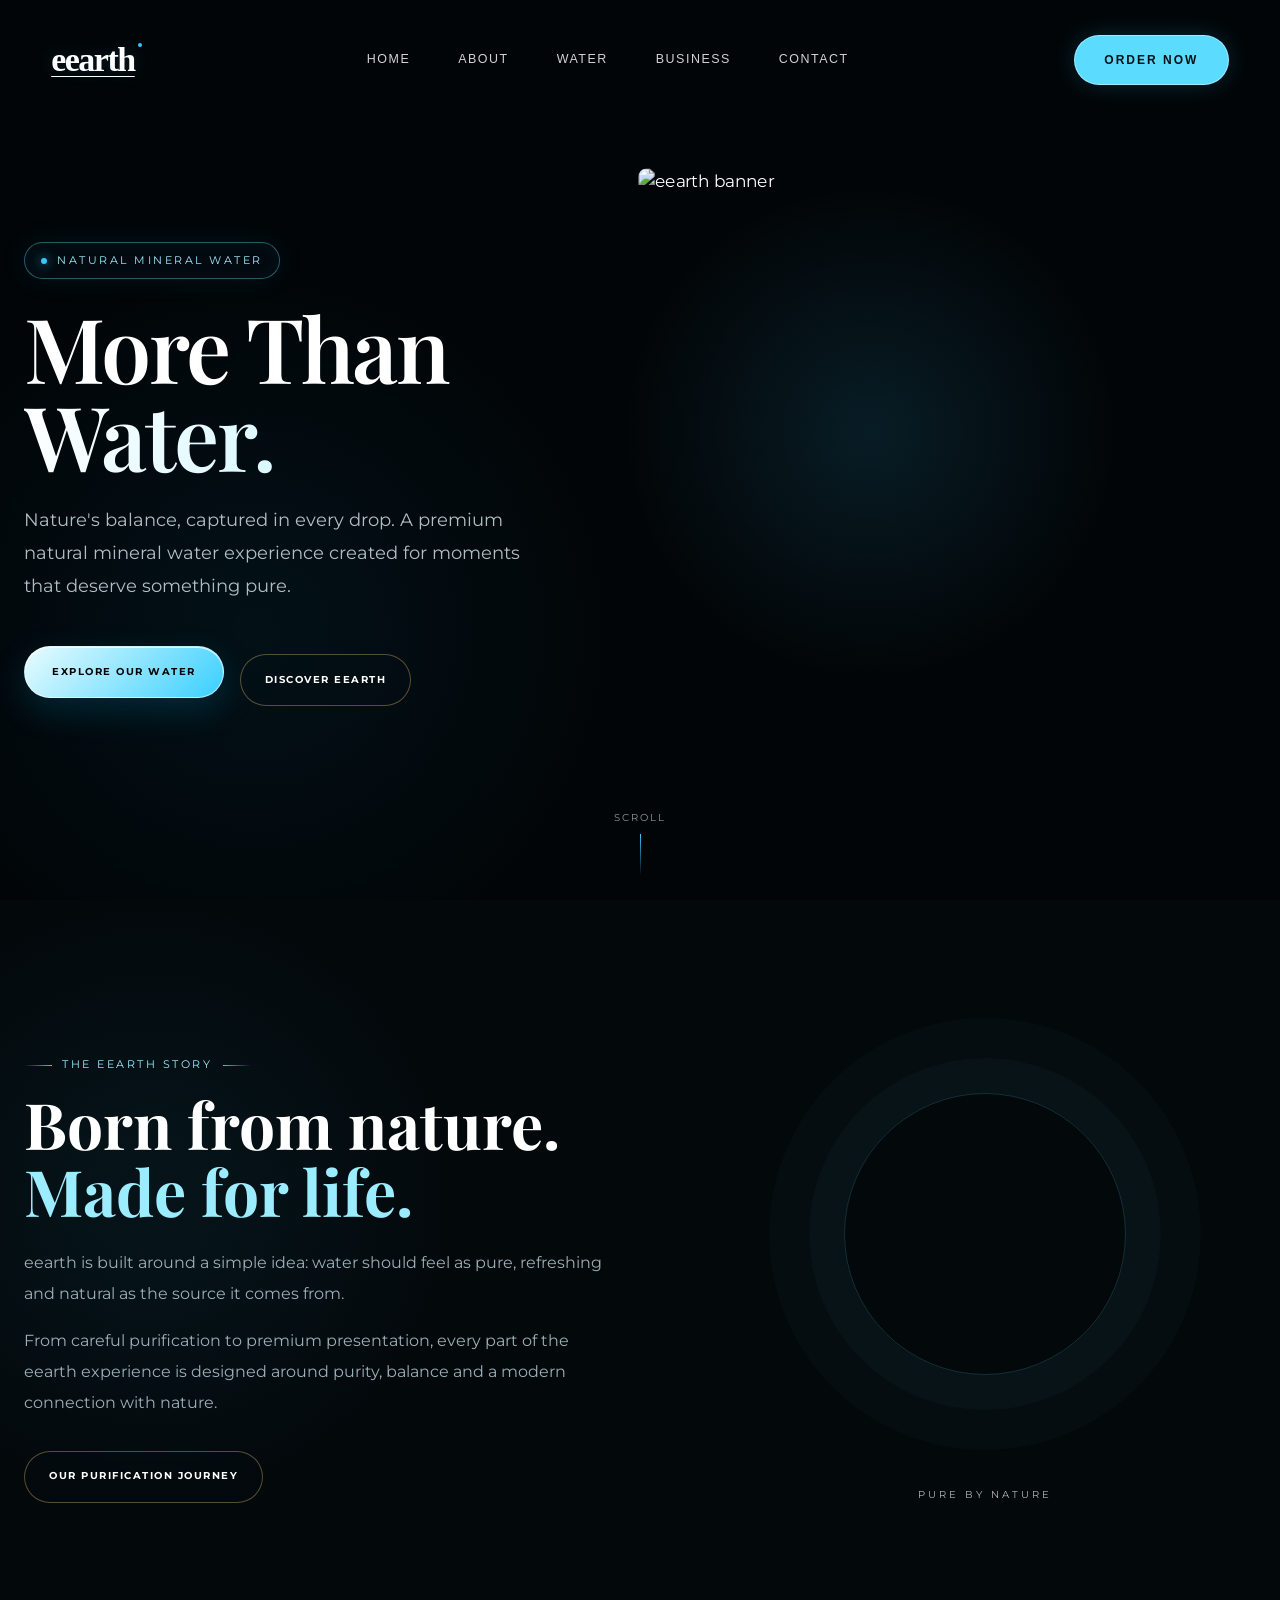
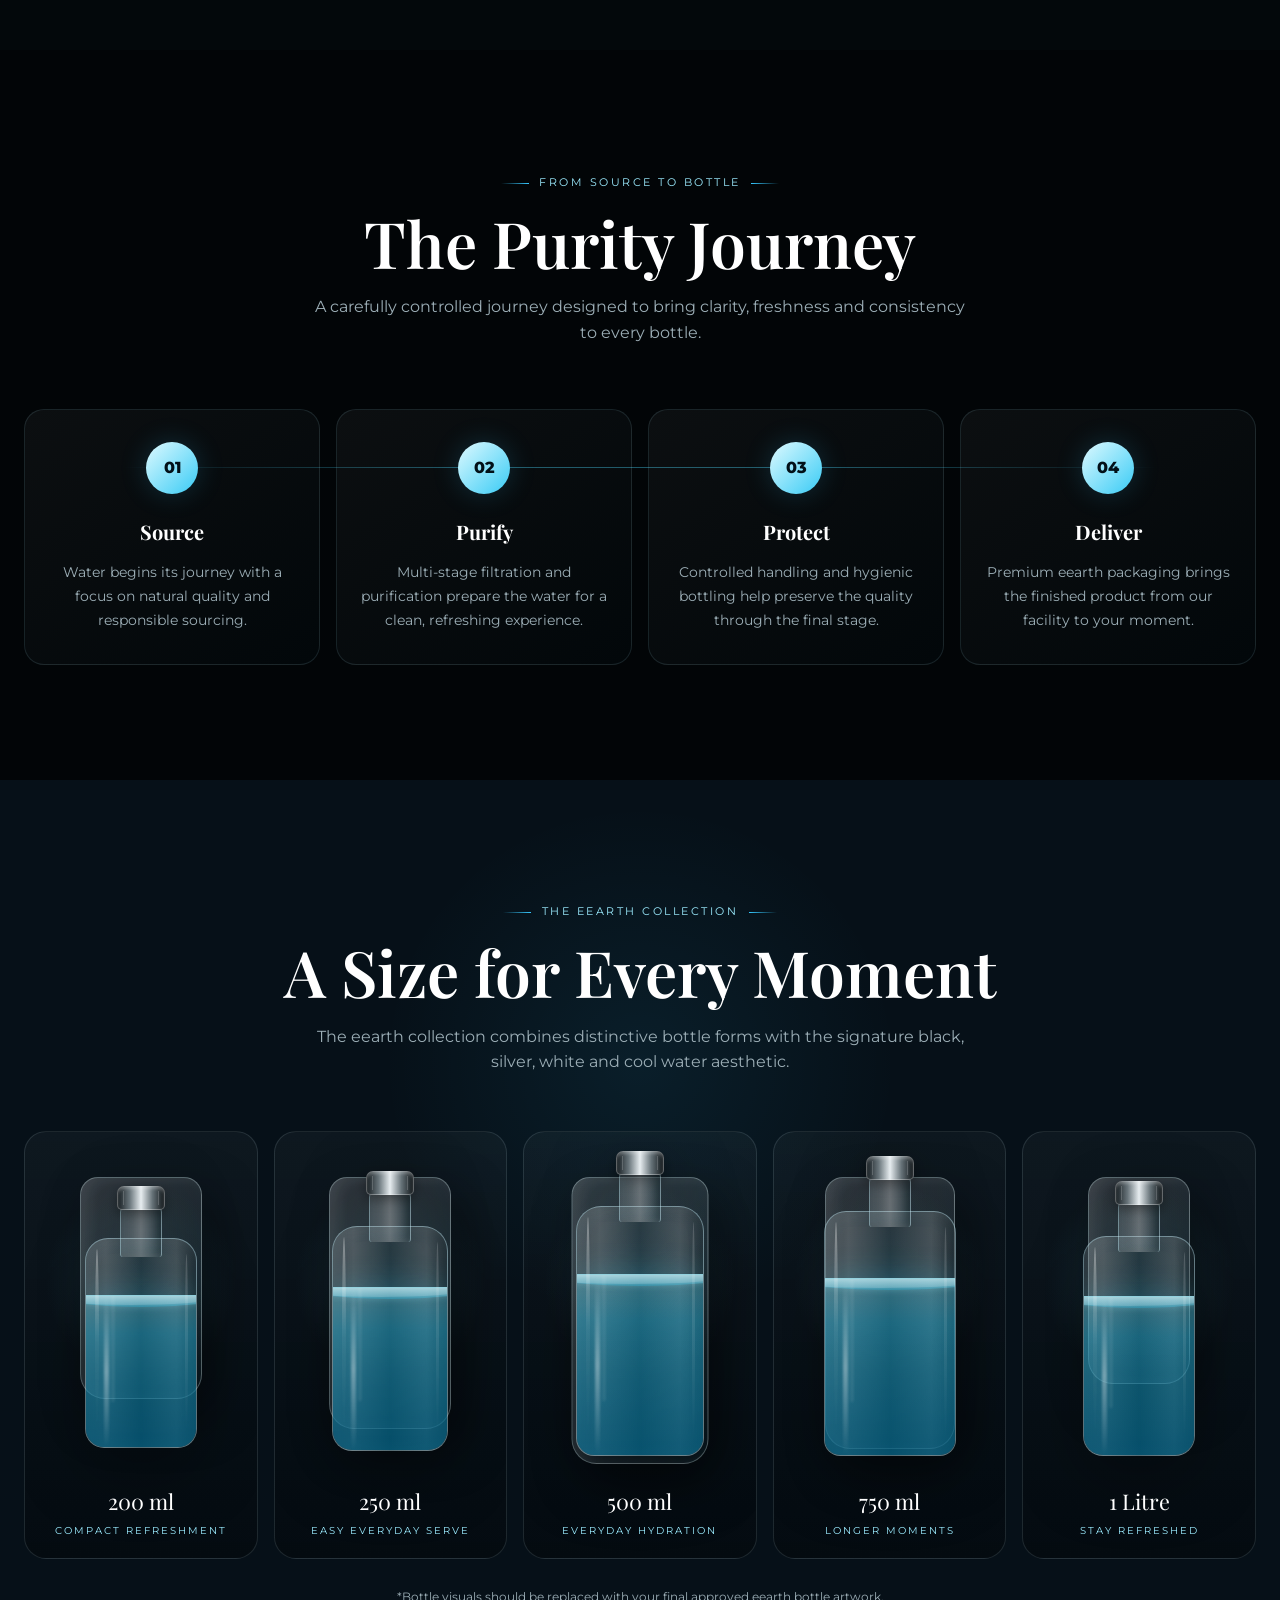
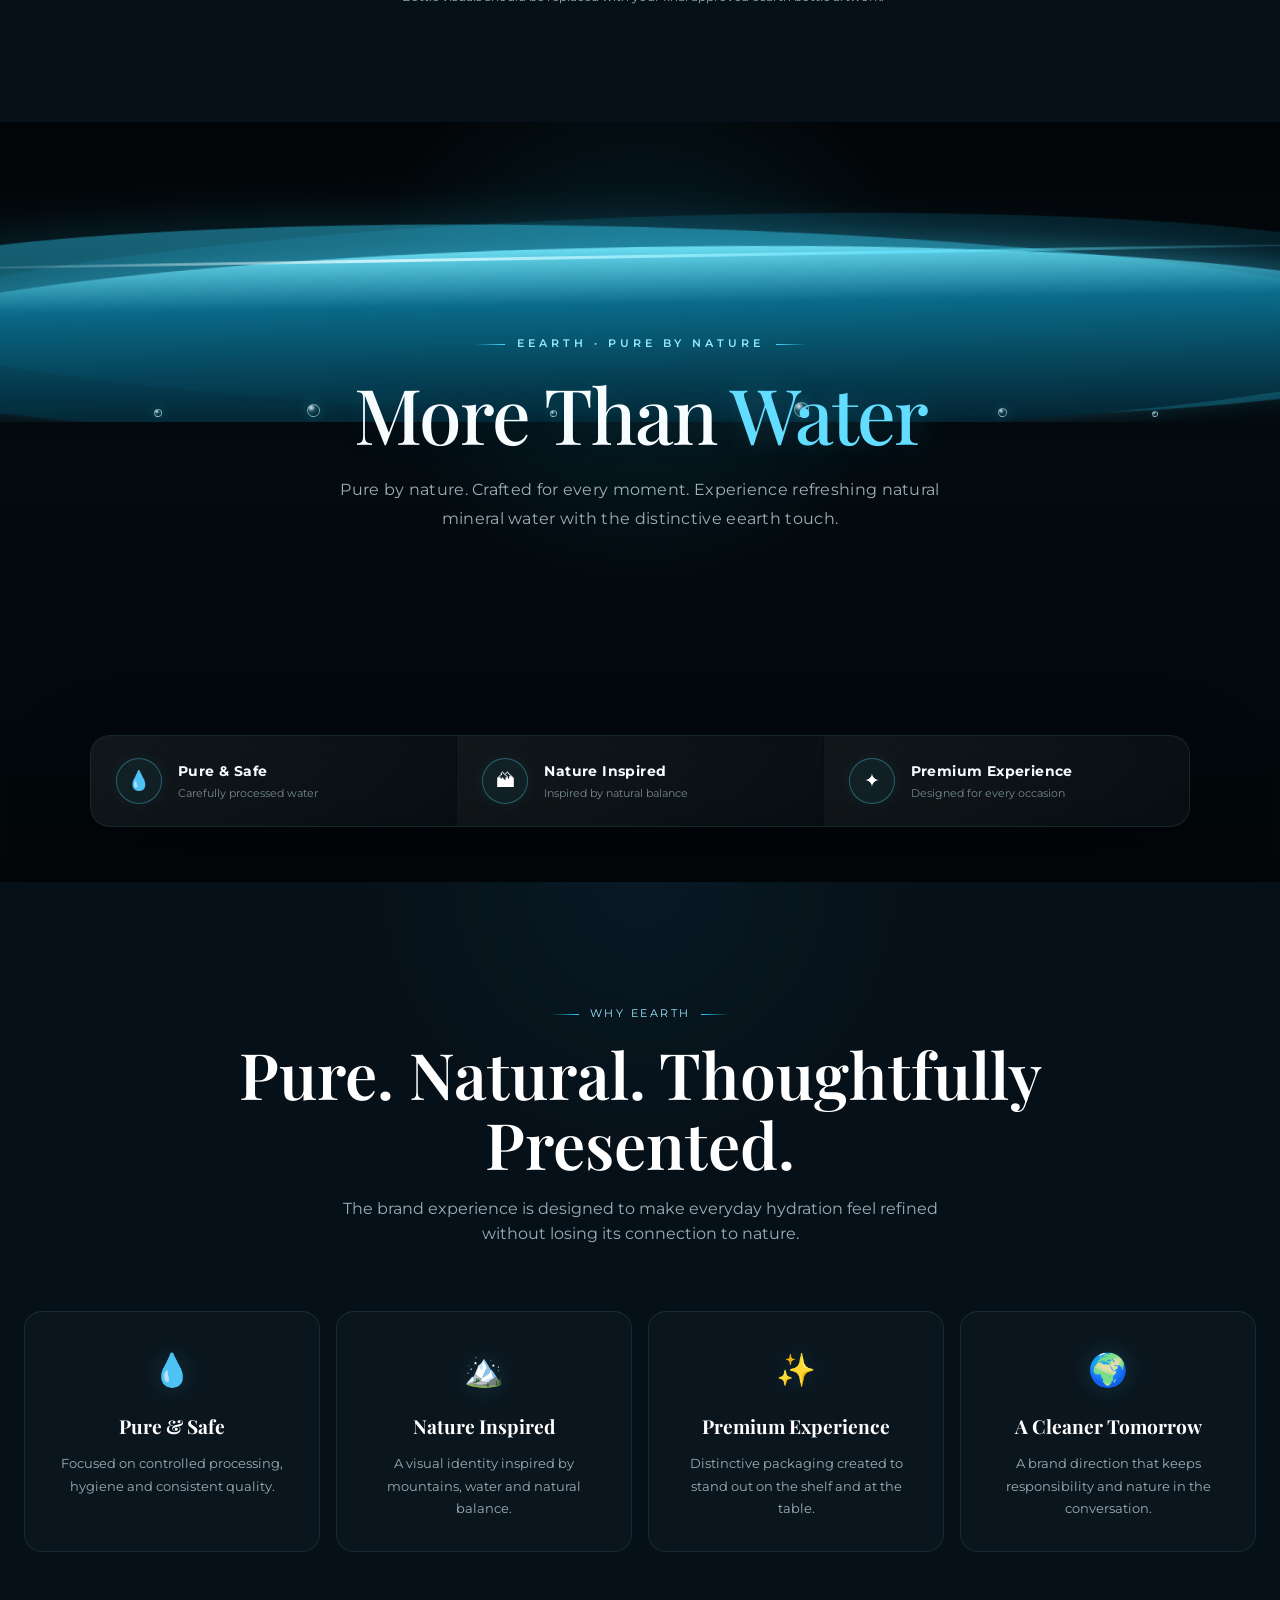
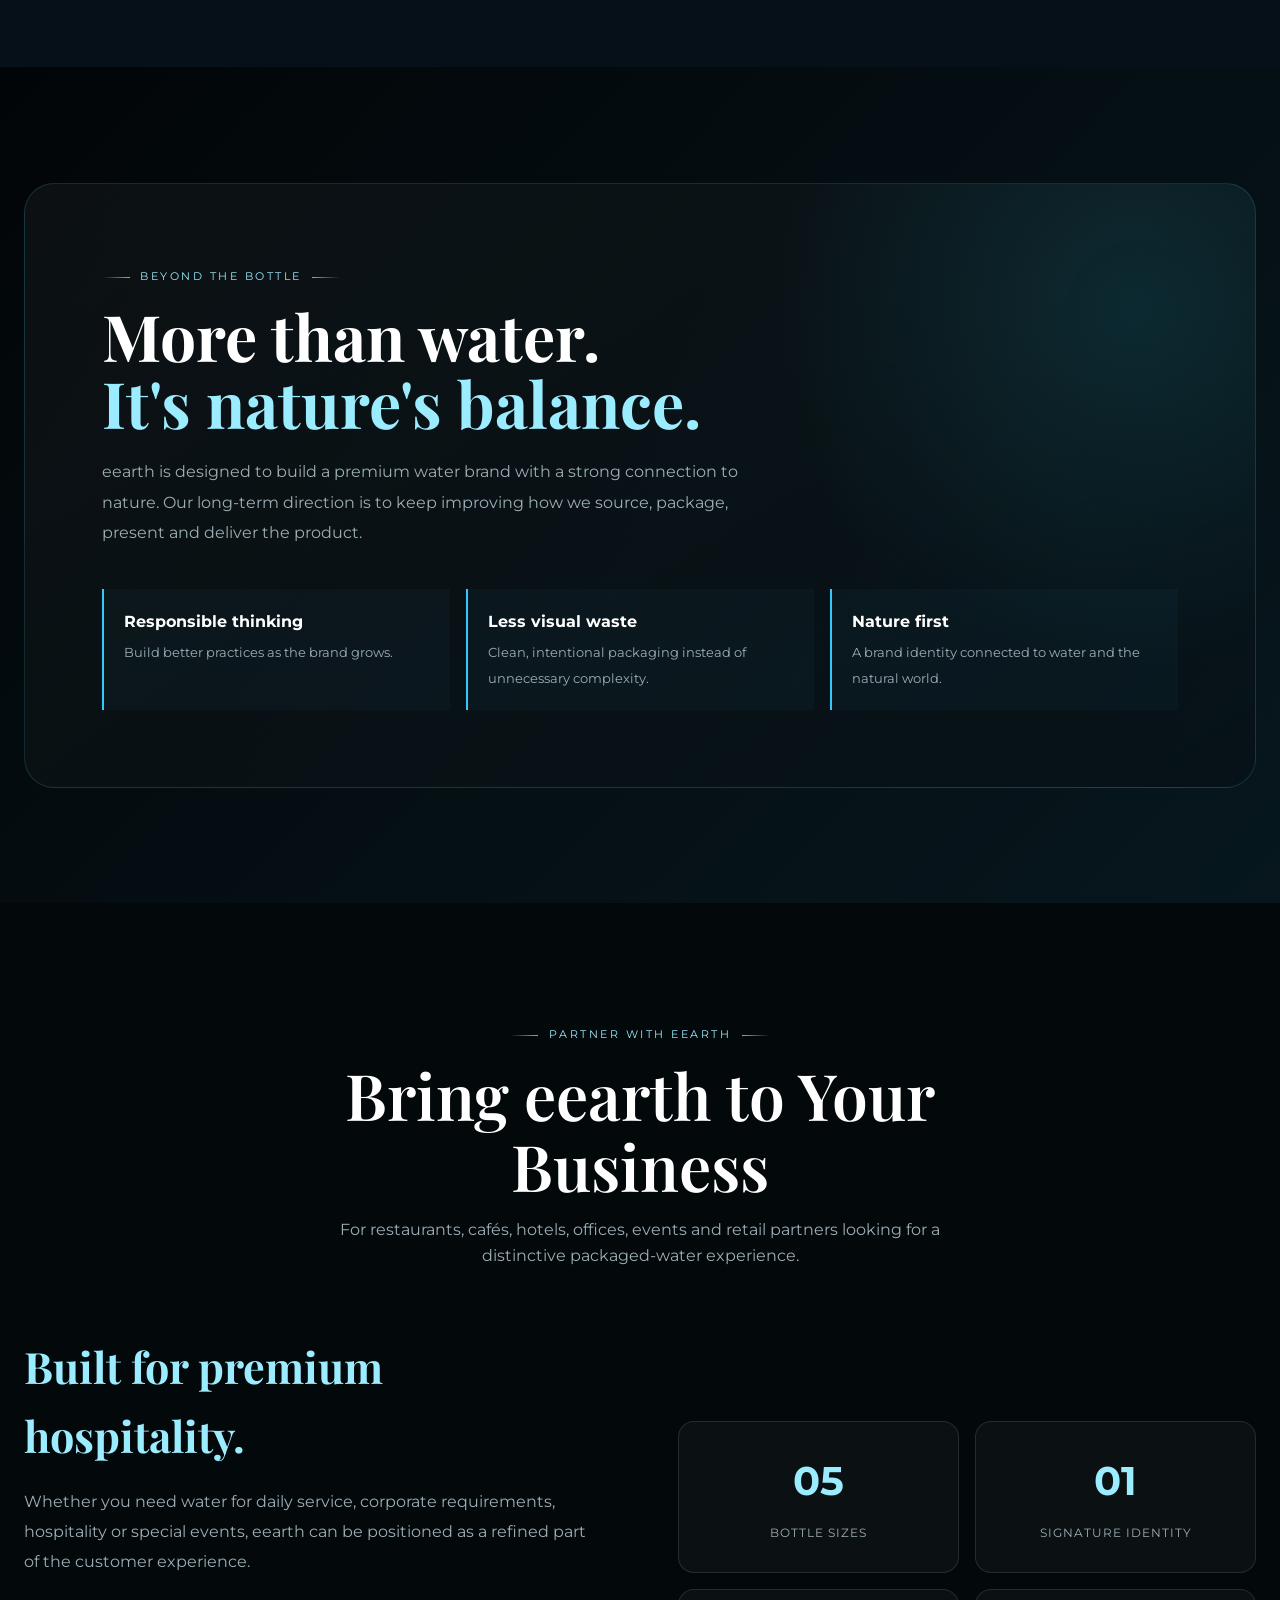
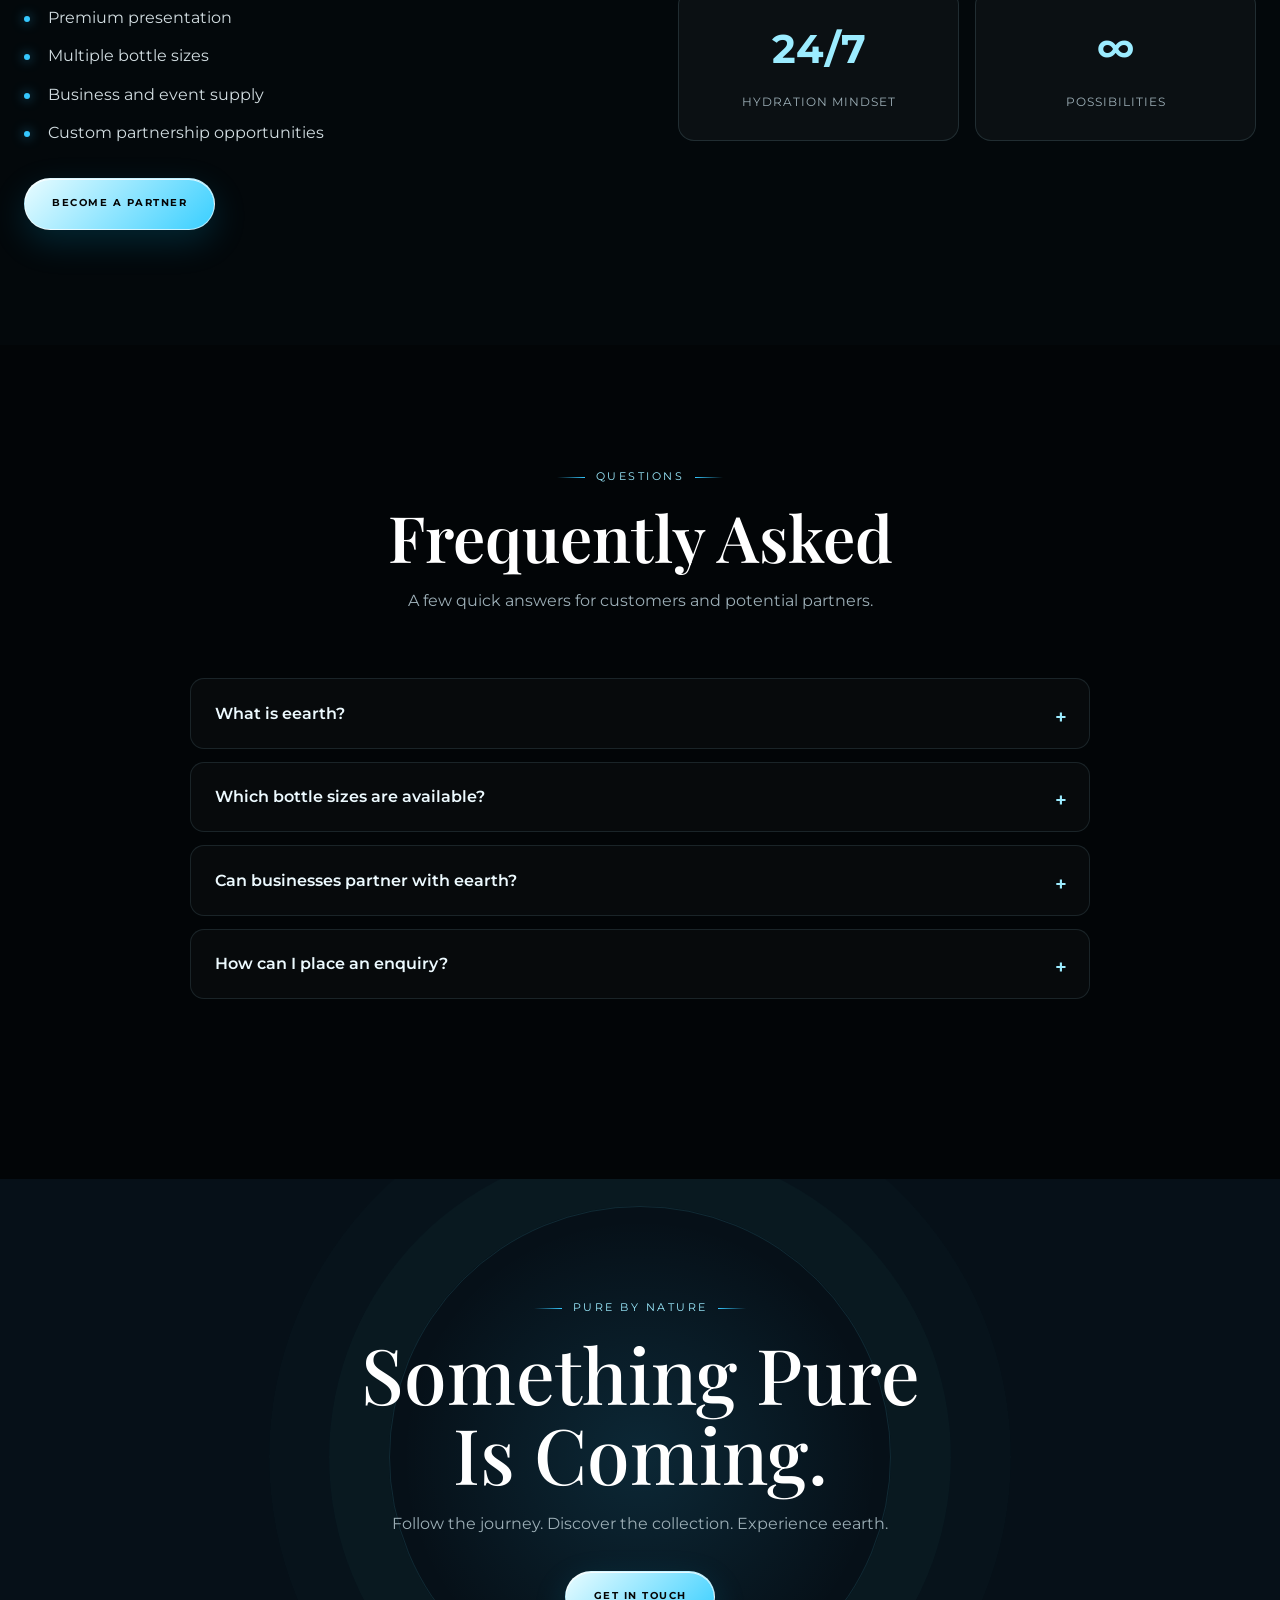
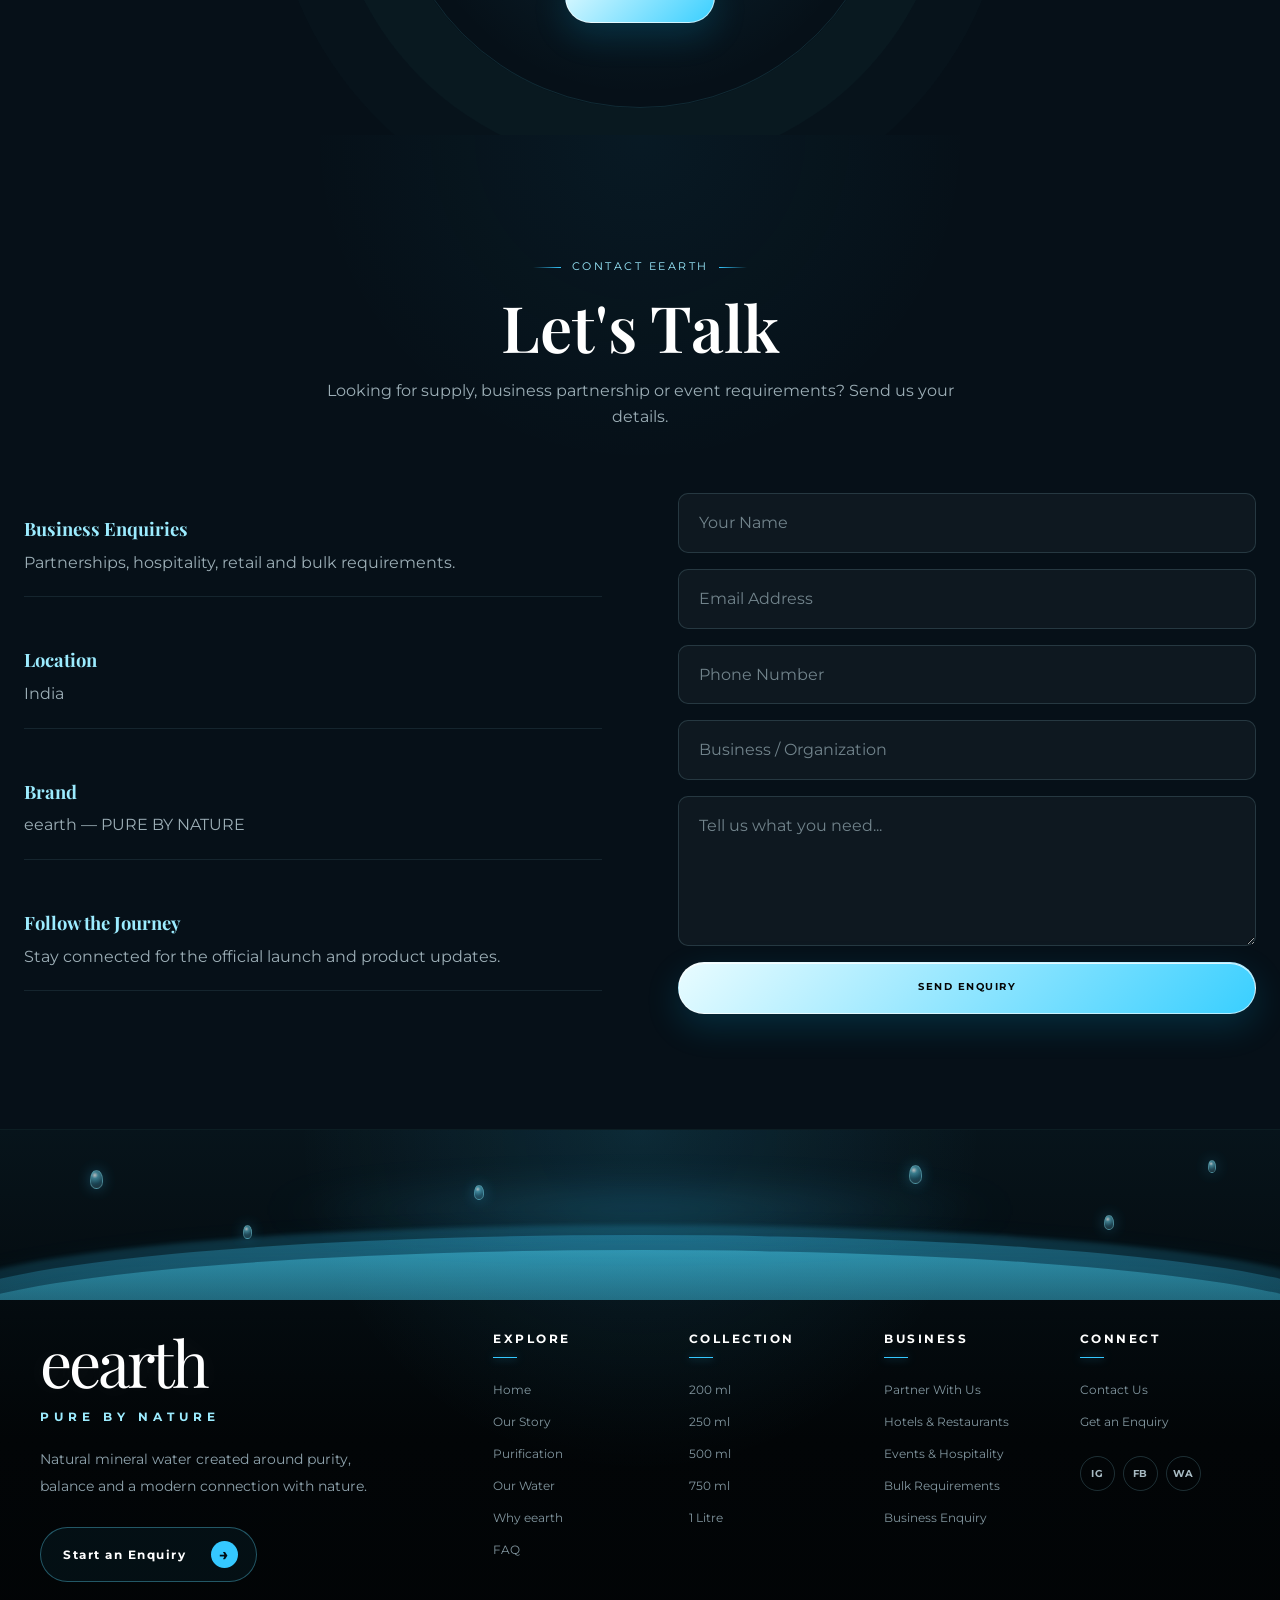
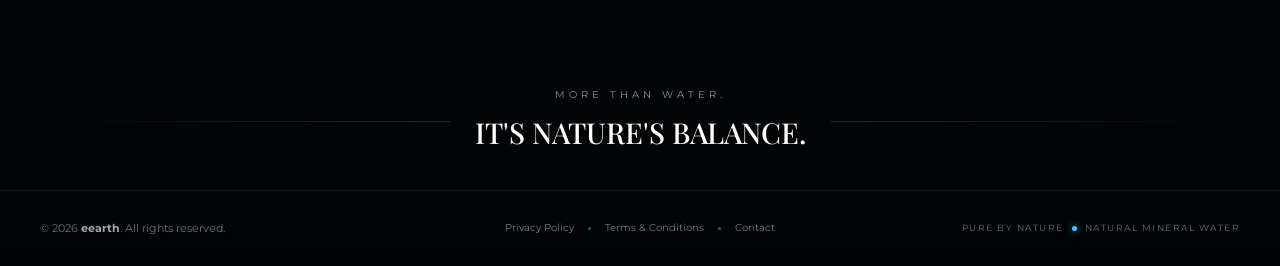
==== commit 048414f3: "Update index.html" ====
--- a/index.html
+++ b/index.html
@@ -869,7 +869,20 @@
 
     observer.observe(hero);
 })();
+    
 </script>
-
+<script>
+fetch('header.html')
+    .then(response => response.text())
+    .then(data => {
+        document.getElementById('header').innerHTML = data;
+    });
+
+fetch('footer.html')
+    .then(response => response.text())
+    .then(data => {
+        document.getElementById('footer').innerHTML = data;
+    });
+</script>
 </body>
 </html>
